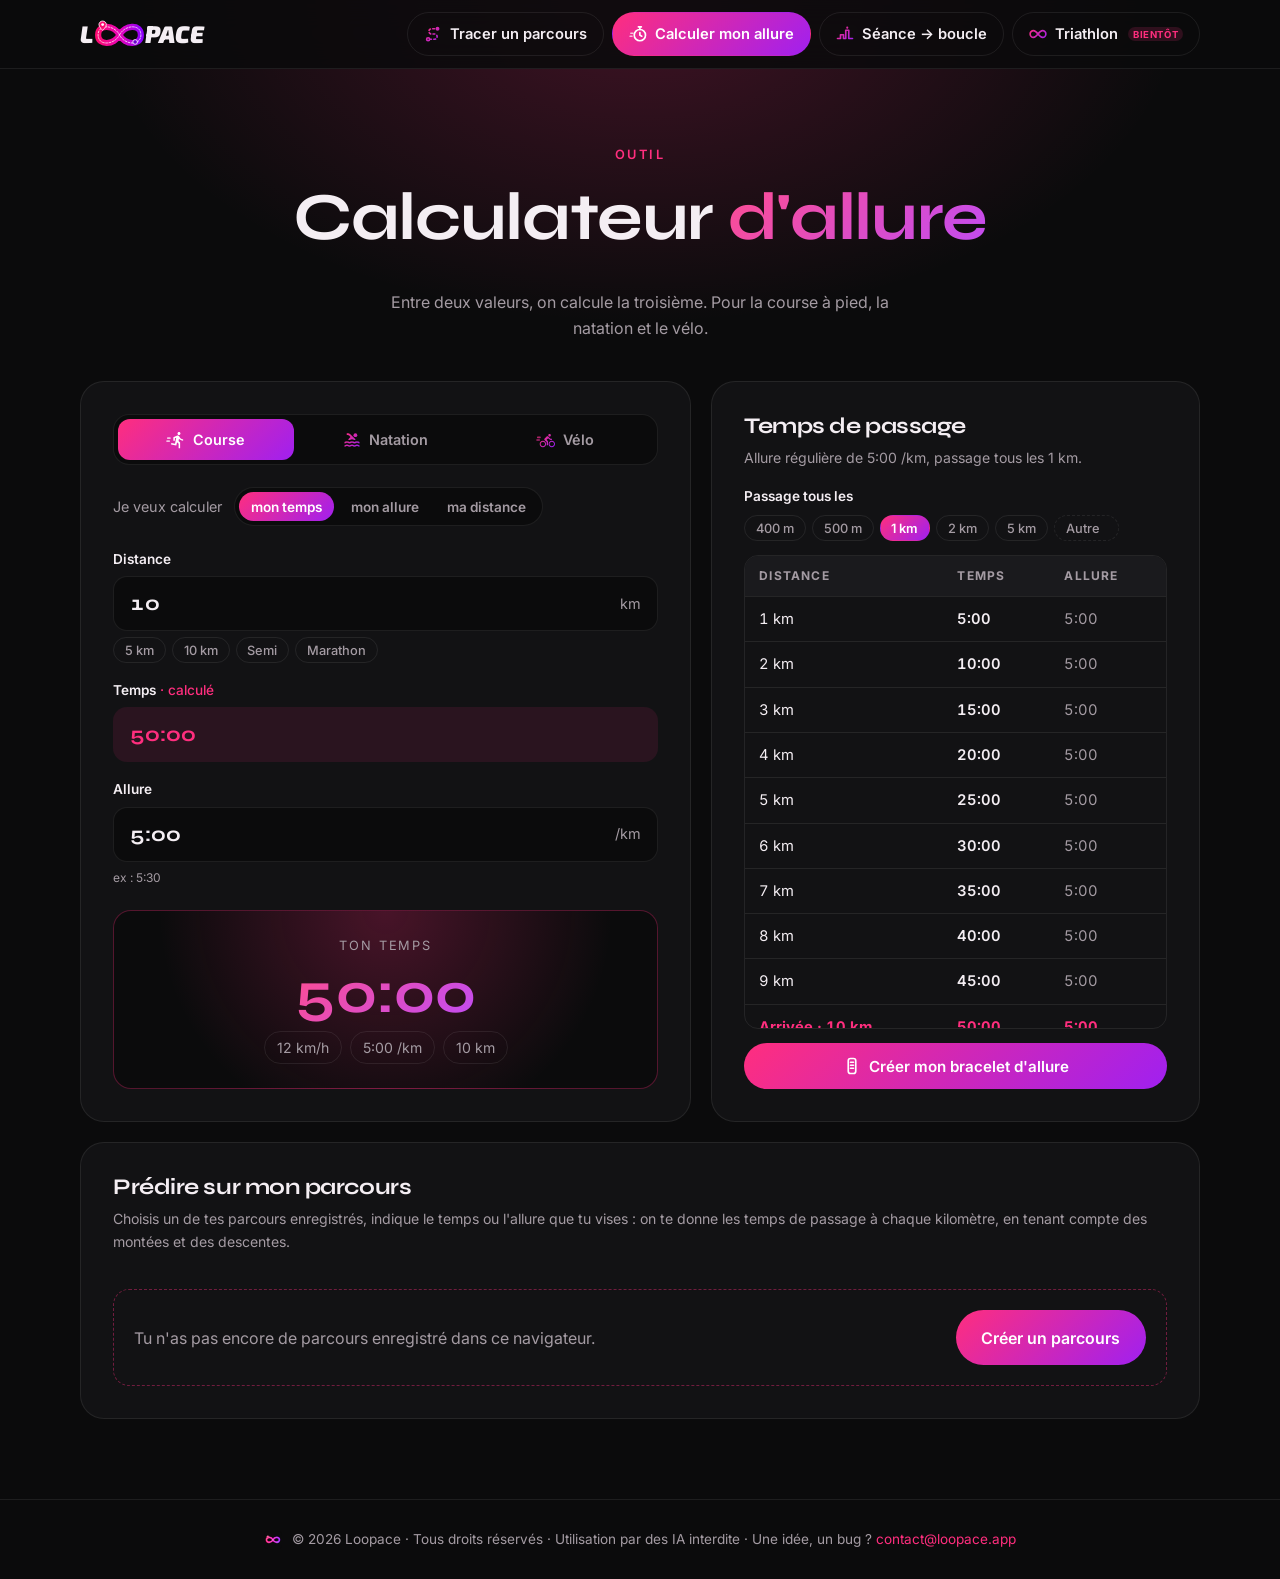
==== allure.html @ f59c5683 "Séance : import .fit, sports, boucles sans grandes routes ; triathlon « bientôt » Séance → boucle - " ====
<!doctype html>
<html lang="fr">
<head>
  <meta charset="utf-8">
  <meta name="viewport" content="width=device-width, initial-scale=1">
  <!-- Pas d'utilisation par les IA : robots d'IA refusés et droits de fouille de données réservés (UE 2019/790, art. 4) -->
  <meta name="robots" content="index, follow, noai, noimageai">
  <meta name="tdm-reservation" content="1">
  <title>Calculateur d'allure — Loopace</title>
  <meta name="description" content="Calcule ton allure, ton temps ou ta distance en course à pied, natation et vélo. Temps de passage et prédiction sur ton parcours. Gratuit.">
  <link rel="icon" type="image/svg+xml" href="assets/logo-loop.svg">
  <link rel="icon" type="image/png" href="assets/favicon.png">
  <link rel="preconnect" href="https://fonts.googleapis.com">
  <link rel="preconnect" href="https://fonts.gstatic.com" crossorigin>
  <link href="https://fonts.googleapis.com/css2?family=Syne:wght@600;700;800&family=Inter:wght@400;500;600&family=Exo+2:ital,wght@1,900&display=swap" rel="stylesheet">
  <link rel="stylesheet" href="styles.css?v=112">
  <link rel="stylesheet" href="allure.css?v=111">
  <!-- Thème couleurs du logo : supprimer cette ligne pour revenir au rose d'origine -->
  <link rel="stylesheet" href="theme-logo.css?v=93">
</head>
<body class="page-tool">
  <svg width="0" height="0" style="position:absolute" aria-hidden="true"><defs><linearGradient id="lpGrad" gradientUnits="userSpaceOnUse" x1="2" y1="3" x2="22" y2="21"><stop offset="0" style="stop-color:var(--pink)"/><stop offset="1" style="stop-color:var(--lilac)"/></linearGradient></defs></svg>

  <header class="nav" id="nav">
    <a href="index.html" class="nav__brand" aria-label="Loopace — accueil">
      <span class="logo">L<img src="assets/logo-infinity.svg" alt="OO" class="logo__inf" width="124" height="70">PACE</span>
    </a>
    <nav class="nav__links" aria-label="Outils">
      <a href="parcours.html" title="Tracer un parcours" class="nav__link"><svg class="ico" viewBox="0 0 24 24" fill="none" stroke="url(#lpGrad)" stroke-width="2.2" stroke-linecap="round" stroke-linejoin="round" aria-hidden="true"><path d="M7.5 19H14a3.5 3.5 0 0 0 0-7h-4a3.5 3.5 0 0 1 0-7h5.5" stroke-dasharray="2.4 3.2"/><circle cx="5.5" cy="19" r="2"/><circle cx="18" cy="5" r="2.6" class="ico-dot" fill="url(#lpGrad)" stroke="none"/></svg><span class="nav__full">Tracer un parcours</span><span class="nav__short">Parcours</span></a>
      <a href="allure.html" title="Calculer mon allure" class="nav__link is-active" aria-current="page"><svg class="ico" viewBox="0 0 24 24" fill="none" stroke="url(#lpGrad)" stroke-width="2.2" stroke-linecap="round" stroke-linejoin="round" aria-hidden="true"><g transform="translate(1.5 0)"><circle cx="13" cy="13.5" r="7.5"/><path d="M13 10v3.5l2.5 1.5M11 2.5h4M13 2.5V6"/><path d="M1 11h2.5M0 15h2.5" opacity=".7"/></g></svg><span class="nav__full">Calculer mon allure</span><span class="nav__short">Allure</span></a>
      <a href="seance.html" title="Séance → boucle" class="nav__link"><svg class="ico" viewBox="0 0 24 24" fill="none" stroke="url(#lpGrad)" stroke-width="2.2" stroke-linecap="round" stroke-linejoin="round" aria-hidden="true"><path d="M2 18h4v-5h4v5h3V7h4v11h5"/><circle cx="15" cy="3.5" r="1.4" class="ico-dot" fill="url(#lpGrad)" stroke="none"/></svg><span class="nav__full">Séance → boucle</span><span class="nav__short">Séance</span></a>
      <a href="triathlon.html" title="Planificateur triathlon (bientôt)" class="nav__link"><svg class="ico" viewBox="0 0 24 24" fill="none" stroke="url(#lpGrad)" stroke-width="2.2" stroke-linecap="round" stroke-linejoin="round" aria-hidden="true"><path d="M12 12c-2.2-2.8-3.8-4.5-6-4.5a4.5 4.5 0 0 0 0 9c2.2 0 3.8-1.7 6-4.5zm0 0c2.2 2.8 3.8 4.5 6 4.5a4.5 4.5 0 0 0 0-9c-2.2 0-3.8 1.7-6 4.5z"/></svg><span class="nav__full">Triathlon</span><span class="nav__short">Tri</span><em class="nav__soon">Bientôt</em></a>
    </nav>
  </header>

  <main>
    <section class="tool-hero">
      <div class="container">
        <p class="eyebrow">Outil</p>
        <h1>Calculateur <span class="grad">d'allure</span></h1>
        <p>Entre deux valeurs, on calcule la troisième. Pour la course à pied, la natation et le vélo.</p>
      </div>
    </section>

    <section class="container tool-grid">
      <!-- Calculateur -->
      <div class="card calc">
        <div class="seg seg--sport" role="group" aria-label="Sport">
          <button data-sport="run" aria-pressed="true">
            <svg class="ico ico--fill" viewBox="0 0 24 24" fill="url(#lpGrad)" stroke="url(#lpGrad)" stroke-width="2.2" stroke-linecap="round" aria-hidden="true"><path d="M13.49 5.48c1.1 0 2-.9 2-2s-.9-2-2-2-2 .9-2 2 .9 2 2 2zm-3.6 13.9 1-4.4 2.1 2v6h2v-7.5l-2.1-2 .6-3c1.3 1.5 3.3 2.5 5.5 2.5v-2c-1.9 0-3.5-1-4.3-2.4l-1-1.6c-.4-.6-1-1-1.7-1-.3 0-.5.1-.8.1l-5.2 2.2v4.7h2v-3.4l1.8-.7-1.6 8.1-4.9-1-.4 2 7 1.4z" stroke="none" transform="translate(2.5 0)"/><path d="M1 9.5h3M0 13.5h3" fill="none" opacity=".7"/></svg>
            Course
          </button>
          <button data-sport="swim" aria-pressed="false">
            <svg class="ico ico--fill" viewBox="0 0 24 24" fill="url(#lpGrad)" aria-hidden="true"><circle cx="16.5" cy="5.5" r="2.5"/><path d="M8.67 12c.56 0 .78-.13 1.15-.36.46-.27 1.08-.64 2.19-.64 1.11 0 1.73.37 2.18.64.37.22.6.36 1.15.36s.78-.13 1.15-.36c.12-.07.26-.15.41-.23L10.48 5C8.93 3.45 7.5 2.99 5 3v2.5c1.82-.01 2.89.39 4 1.5l1 1-3.25 3.25c.31.12.56.27.77.39.37.23.59.36 1.15.36z"/><path d="M22 16.5c-1.11 0-1.73-.37-2.18-.64-.37-.22-.6-.36-1.15-.36-.56 0-.78.13-1.15.36-.45.27-1.07.64-2.18.64s-1.73-.37-2.18-.64c-.37-.22-.6-.36-1.15-.36-.56 0-.78.13-1.15.36-.45.27-1.07.64-2.18.64s-1.73-.37-2.18-.64c-.37-.22-.6-.36-1.15-.36s-.78.13-1.15.36c-.47.27-1.09.64-2.2.64v-2c.56 0 .78-.13 1.15-.36.45-.27 1.07-.64 2.18-.64s1.73.37 2.18.64c.37.22.6.36 1.15.36.56 0 .78-.13 1.15-.36.45-.27 1.07-.64 2.18-.64s1.73.37 2.18.64c.37.22.6.36 1.15.36s.78-.13 1.15-.36c.45-.27 1.07-.64 2.18-.64s1.73.37 2.18.64c.37.22.6.36 1.15.36v2zM22 21c-1.11 0-1.73-.37-2.18-.64-.37-.22-.6-.36-1.15-.36-.56 0-.78.13-1.15.36-.46.27-1.07.64-2.18.64s-1.73-.37-2.18-.64c-.37-.22-.6-.36-1.15-.36-.56 0-.78.13-1.15.36-.46.27-1.08.64-2.19.64-1.11 0-1.73-.37-2.18-.64-.37-.23-.6-.36-1.15-.36s-.78.13-1.15.36c-.46.27-1.08.64-2.19.64v-2c.56 0 .78-.13 1.15-.36.46-.27 1.08-.64 2.19-.64s1.73.37 2.18.64c.37.23.59.36 1.15.36.56 0 .78-.13 1.15-.36.46-.27 1.08-.64 2.19-.64 1.11 0 1.73.37 2.18.64.37.22.6.36 1.15.36s.78-.13 1.15-.36c.45-.27 1.07-.64 2.18-.64s1.73.37 2.18.64c.37.23.59.36 1.15.36v2z"/></svg>
            Natation
          </button>
          <button data-sport="bike" aria-pressed="false">
            <svg class="ico ico--fill" viewBox="0 0 24 24" fill="url(#lpGrad)" stroke="url(#lpGrad)" stroke-width="2.2" stroke-linecap="round" aria-hidden="true"><path d="M15.5 5.5c1.1 0 2-.9 2-2s-.9-2-2-2-2 .9-2 2 .9 2 2 2zM5 12c-2.8 0-5 2.2-5 5s2.2 5 5 5 5-2.2 5-5-2.2-5-5-5zm0 8.5c-1.9 0-3.5-1.6-3.5-3.5s1.6-3.5 3.5-3.5 3.5 1.6 3.5 3.5-1.6 3.5-3.5 3.5zm5.8-10 2.4-2.4.8.8c1.3 1.3 3 2.1 5.1 2.1V9c-1.5 0-2.7-.6-3.6-1.5l-1.9-1.9c-.5-.4-1-.6-1.6-.6s-1.1.2-1.4.6L7.8 8.4c-.4.4-.6.9-.6 1.4 0 .6.2 1.1.6 1.4L11 14v5h2v-6.2l-2.2-2.3zM19 12c-2.8 0-5 2.2-5 5s2.2 5 5 5 5-2.2 5-5-2.2-5-5-5zm0 8.5c-1.9 0-3.5-1.6-3.5-3.5s1.6-3.5 3.5-3.5 3.5 1.6 3.5 3.5-1.6 3.5-3.5 3.5z" stroke="none" transform="translate(3.6 2.8) scale(.85)"/><path d="M1 8.5h3M0 12h3" fill="none" opacity=".7"/></svg>
            Vélo
          </button>
        </div>

        <div class="calc__target">
          <span>Je veux calculer</span>
          <div class="seg seg--small" role="group" aria-label="Valeur à calculer">
            <button data-target="time" aria-pressed="true">mon temps</button>
            <button data-target="pace" aria-pressed="false" id="targetPaceBtn">mon allure</button>
            <button data-target="dist" aria-pressed="false">ma distance</button>
          </div>
        </div>

        <div class="fields">
          <div class="field" data-field="dist">
            <label for="dist">Distance</label>
            <div class="field__input">
              <input id="dist" type="text" inputmode="decimal" autocomplete="off">
              <em id="distUnit">km</em>
            </div>
            <div class="chips" id="presets"></div>
          </div>
          <div class="field" data-field="time">
            <label for="time">Temps</label>
            <div class="field__input">
              <input id="time" type="text" inputmode="numeric" autocomplete="off" placeholder="h:mm:ss">
            </div>
            <small>ex : 45:30 ou 1:45:00</small>
          </div>
          <div class="field" data-field="pace">
            <label for="pace" id="paceLabel">Allure</label>
            <div class="field__input">
              <input id="pace" type="text" inputmode="numeric" autocomplete="off">
              <em id="paceUnit">/km</em>
            </div>
            <small id="paceHint">ex : 5:30</small>
          </div>
        </div>

        <div class="result" id="result" aria-live="polite">
          <span class="result__label" id="resLabel"></span>
          <strong class="result__main" id="resMain">—</strong>
          <div class="result__extra" id="resExtra"></div>
        </div>
      </div>

      <!-- Temps de passage -->
      <div class="card splits">
        <h2>Temps de passage</h2>
        <p class="card__hint" id="splitsHint"></p>
        <div class="split-step">
          <span class="split-step__label">Passage tous les</span>
          <div class="chips chips--step" role="group" aria-label="Intervalle des temps de passage">
            <span id="stepChips" class="chips__presets"></span>
            <!-- Pastille « Autre » : on y tape une valeur personnalisée -->
            <label class="chip-custom" id="stepCustom" title="Autre intervalle">
              <input id="stepInput" type="text" inputmode="decimal" autocomplete="off" placeholder="Autre" aria-label="Autre intervalle">
              <em id="stepUnit">km</em>
            </label>
          </div>
        </div>
        <div class="table-wrap">
          <table id="splits">
            <thead><tr><th>Distance</th><th>Temps</th><th>Allure</th></tr></thead>
            <tbody></tbody>
          </table>
        </div>
        <button class="btn splits__band" id="calcBandBtn" disabled>
          <svg class="ico" viewBox="0 0 24 24" fill="none" stroke="url(#lpGrad)" stroke-width="2.2" stroke-linecap="round" stroke-linejoin="round" aria-hidden="true"><rect x="7" y="2" width="10" height="20" rx="3"/><path d="M10 7h4M10 11h4M10 15h4"/></svg>
          Créer mon bracelet d'allure
        </button>
      </div>
    </section>

    <!-- Prédiction sur un parcours enregistré (avec dénivelé) -->
    <section class="container tool-section" id="routeSection">
      <div class="card route-predict">
        <div>
          <h2>Prédire sur mon parcours</h2>
          <p class="card__hint">Choisis un de tes parcours enregistrés, indique le temps ou l'allure que tu vises : on te donne les temps de passage à chaque kilomètre, en tenant compte des montées et des descentes.</p>
        </div>

        <div class="rp-empty" id="rpEmpty" hidden>
          <p id="rpEmptyText">Tu n'as pas encore de parcours enregistré dans ce navigateur.</p>
          <a class="btn" href="parcours.html">Créer un parcours</a>
        </div>

        <div class="rp-body" id="rpBody">
          <div class="rp-inputs">
            <div class="field">
              <label for="rpRoute">Parcours</label>
              <div class="field__input field__input--select">
                <select id="rpRoute"></select>
              </div>
            </div>
            <div class="field">
              <span class="field__label">Mon objectif</span>
              <div class="seg seg--small" role="group" aria-label="Type d'objectif">
                <button data-goal="time" aria-pressed="true">un temps</button>
                <button data-goal="pace" aria-pressed="false" id="rpGoalPaceBtn">une allure</button>
              </div>
              <small id="rpGoalHint"></small>
            </div>
            <div class="field" id="rpGoalField">
              <label for="rpGoal" id="rpGoalLabel">Temps visé</label>
              <div class="field__input">
                <input id="rpGoal" type="text" inputmode="numeric" autocomplete="off">
                <em id="rpGoalUnit"></em>
              </div>
            </div>
          </div>

          <div class="rp-status card__hint" id="rpStatus" hidden></div>
          <p class="rp-approx" id="rpApprox" hidden>Profil approximatif : le service d'itinéraire n'a pas répondu, les montées et descentes ont été estimées en ligne droite entre tes points. Rouvre ce parcours dans l'outil <a href="parcours.html">Parcours</a> et enregistre-le à nouveau pour un résultat exact.</p>

          <div class="rp-results" id="rpResults">
            <div class="result rp-result">
              <span class="result__label" id="rpResultLabel">Temps visé</span>
              <strong class="result__main" id="rpTime">—</strong>
              <div class="result__extra" id="rpExtra"></div>
            </div>
            <div class="rp-profile">
              <div class="rp-profile__head"><span>Profil du parcours</span><span id="rpProfileInfo"></span></div>
              <svg id="rpProfile" viewBox="0 0 300 100" preserveAspectRatio="none" aria-label="Profil d'altitude du parcours"></svg>
            </div>
          </div>

          <div class="table-wrap rp-table">
            <table>
              <thead><tr><th>Km</th><th>Pente</th><th id="rpPaceHead">Allure à tenir</th><th>Passage</th></tr></thead>
              <tbody id="rpSplits"></tbody>
            </table>
          </div>
          <div class="band-cta">
            <div>
              <strong>Ton bracelet d'allure</strong>
              <span>Tes temps de passage à imprimer et scotcher au poignet, ou en fond d'écran de téléphone.</span>
            </div>
            <button class="btn" id="bandBtn" disabled>
              <svg class="ico" viewBox="0 0 24 24" fill="none" stroke="url(#lpGrad)" stroke-width="2.2" stroke-linecap="round" stroke-linejoin="round" aria-hidden="true"><rect x="7" y="2" width="10" height="20" rx="3"/><path d="M10 7h4M10 11h4M10 15h4"/></svg>
              Créer mon bracelet
            </button>
          </div>
          <p class="card__hint predict__note" id="rpNote">L'effort est réparti selon la pente : environ +3,3 % de temps par % de pente en montée ; en descente on gagne jusqu'à −10 %, au-delà le gain diminue (descente trop raide). Une estimation, pas une promesse&nbsp;!</p>
        </div>
      </div>
    </section>
  </main>

  <!-- Bracelet d'allure -->
  <dialog class="band-modal" id="bandModal" aria-labelledby="bandTitle">
    <div class="band-modal__head">
      <div>
        <p class="eyebrow">Bracelet d'allure</p>
        <h2 id="bandTitle">Emporte ton plan de course</h2>
      </div>
      <button class="icon-btn" id="bandClose" aria-label="Fermer">✕</button>
    </div>
    <div class="band-grid">
      <section class="band-option">
        <div class="band-preview band-preview--band" id="bandPreview"></div>
        <div class="band-option__text">
          <h3>À imprimer</h3>
          <p>Une bande de <span id="bandSize"></span> à découper et scotcher au poignet ou à l'avant-bras. Imprime à <strong>100 %</strong> (taille réelle).</p>
          <div class="band-option__actions">
            <button class="btn" id="bandPrint">Imprimer</button>
            <button class="btn btn--ghost" id="bandDownload">Télécharger (PNG)</button>
          </div>
        </div>
      </section>
      <section class="band-option">
        <div class="band-preview band-preview--wall" id="wallPreview"></div>
        <div class="band-option__text">
          <h3>Fond d'écran</h3>
          <p>Mets-le en fond d'écran de verrouillage : tes passages en un coup d'œil pendant la course. ▲ montée, ▼ descente.</p>
          <div class="band-option__actions">
            <button class="btn" id="wallDownload">Télécharger (PNG)</button>
          </div>
        </div>
      </section>
    </div>
  </dialog>

  <footer class="footer">
    <img src="assets/logo-loop.svg" alt="" width="22" height="22">
    <span>© <span id="year"></span> Loopace · Tous droits réservés · Utilisation par des IA interdite · Une idée, un bug&nbsp;? <a href="mailto:contact@loopace.app">contact@loopace.app</a></span>
  </footer>

  <script src="script.js?v=93"></script>
  <script src="allure.js?v=110"></script>
  <script src="band.js?v=93"></script>
</body>
</html>
---- styles.css ----
/* ===== DA Loopace : noir & rose ===== */
:root {
  --black: #0b0b0c;
  --black-2: #121214;
  --black-3: #1a1a1d;
  --line: rgba(255, 255, 255, 0.08);
  --text: #f4eef3;
  --muted: #a49ba3;
  --pink: #d885cc;          /* rose du logo */
  --lilac: #c98bef;         /* reflet violet du logo */
  --grad: linear-gradient(135deg, var(--pink) 0%, var(--lilac) 100%);
  --grad-text: var(--grad);          /* dégradé utilisé sur du texte */
  --accent-rgb: 216, 133, 204;       /* = --pink, pour les transparences rgba() */
  --accent2-rgb: 201, 139, 239;      /* = --lilac */
  --on-accent: var(--black);         /* texte posé sur un fond d'accent */
  --radius: 18px;
  --font-display: "Syne", system-ui, sans-serif;
  --font-body: "Inter", system-ui, sans-serif;
}

*,
*::before,
*::after { box-sizing: border-box; }

html { scroll-behavior: smooth; }

body {
  margin: 0;
  background: var(--black);
  color: var(--text);
  font-family: var(--font-body);
  line-height: 1.65;
  -webkit-font-smoothing: antialiased;
  overflow-x: hidden;
}

img { display: block; max-width: 100%; }
a { color: inherit; text-decoration: none; }

h1, h2, h3 { font-family: var(--font-display); line-height: 1.1; margin: 0 0 .5em; }
h2 { font-size: clamp(2rem, 5vw, 3.4rem); letter-spacing: -0.02em; }
h3 { font-size: 1.3rem; }
p { margin: 0 0 1em; color: var(--muted); }

::selection { background: var(--pink); color: var(--on-accent); }

.container { width: min(1120px, 100% - 32px); margin-inline: auto; }

.grad {
  background: var(--grad-text);
  -webkit-background-clip: text;
  background-clip: text;
  color: transparent;
}

.eyebrow {
  display: inline-block;
  font-size: .8rem;
  font-weight: 600;
  letter-spacing: .2em;
  text-transform: uppercase;
  color: var(--pink);
  margin-bottom: 1rem;
}

/* ===== Boutons ===== */
.btn {
  display: inline-flex;
  align-items: center;
  justify-content: center;
  padding: .9em 1.6em;
  border-radius: 999px;
  background: var(--grad);
  color: var(--on-accent);
  font-weight: 600;
  transition: transform .25s, box-shadow .25s;
}
.btn:hover {
  transform: translateY(-2px);
  box-shadow: 0 10px 30px -8px rgba(var(--accent-rgb), .6);
}
.btn--ghost {
  background: transparent;
  color: var(--text);
  border: 1px solid var(--line);
}
.btn--ghost:hover { border-color: var(--pink); box-shadow: none; }
.btn--small { padding: .55em 1.2em; font-size: .9rem; }
.btn--big { font-size: clamp(1rem, 3vw, 1.4rem); padding: 1em 2em; }

/* ===== Navigation : logo + les deux outils, toujours visibles ===== */
.nav {
  position: fixed;
  inset: 0 0 auto 0;
  z-index: 50;
  display: flex;
  align-items: center;
  justify-content: space-between;
  gap: 16px;
  padding: 12px max(16px, calc((100% - 1120px) / 2));
  background: rgba(11, 11, 12, .88);
  backdrop-filter: blur(14px);
  -webkit-backdrop-filter: blur(14px);
  border-bottom: 1px solid var(--line);
}
.nav__brand { display: flex; align-items: center; flex: none; }
.nav__links { display: flex; align-items: center; gap: 8px; }
.nav__link {
  display: inline-flex; align-items: center; gap: 8px;
  padding: 9px 16px;
  border-radius: 999px;
  border: 1px solid var(--line);
  color: var(--text);
  font-size: .92rem; font-weight: 600;
  white-space: nowrap;
  transition: border-color .2s, background .2s, color .2s;
}
.nav__link svg { width: 18px; height: 18px; flex: none; color: var(--pink); }
.nav__link:hover { border-color: rgba(var(--accent-rgb), .6); background: rgba(var(--accent-rgb), .08); }
.nav__link.is-active { background: var(--grad); border-color: transparent; color: var(--on-accent); }
.nav__link.is-active svg { color: currentColor; }
.nav__short { display: none; }

/* ===== Sections ===== */
.section { padding: clamp(80px, 12vw, 140px) 0; position: relative; }
.section--alt { background: var(--black-2); border-block: 1px solid var(--line); }


/* ===== Footer ===== */
.footer {
  display: flex; align-items: center; justify-content: center; gap: 10px;
  padding: 28px 16px;
  border-top: 1px solid var(--line);
  color: var(--muted);
  font-size: .85rem;
}
.footer img { width: 18px; height: auto; }
.footer a { color: var(--pink); }

/* ===== Animations ===== */
.reveal { opacity: 0; transform: translateY(24px); transition: opacity .8s ease, transform .8s ease; }
.reveal.is-visible { opacity: 1; transform: none; }

@keyframes float { 50% { transform: translateY(-12px); } }
@keyframes pulse { 50% { opacity: .6; scale: 1.08; } }
@keyframes drift { to { transform: scale(1.08) translate(-1.5%, 1%); } }

@media (prefers-reduced-motion: reduce) {
  *, *::before, *::after { animation: none !important; transition: none !important; }
  .reveal { opacity: 1; transform: none; }
}


/* ===== Logo : L + la boucle infinie + PACE ===== */
.logo {
  display: inline-flex;
  align-items: center;
  font-family: "Exo 2", var(--font-display);
  font-style: italic;
  font-weight: 900;
  font-size: 1.5rem;
  line-height: 1;
  letter-spacing: .01em;
  color: var(--text);
}
.logo .logo__inf,
.nav__brand .logo .logo__inf { width: auto; height: 1.2em; margin: -.1em 0 -.1em .03em; }

/* Petits écrans : libellés courts, mais toujours visibles */
@media (max-width: 640px) {
  .nav { gap: 10px; }
  .nav .logo { font-size: 1.2rem; }
  .nav__link { padding: 8px 12px; font-size: .85rem; gap: 6px; }
  .nav__full { display: none; }
  .nav__short { display: inline; }
}
/* Très petits écrans : icônes seules, sauf la page en cours qui garde son nom */
@media (max-width: 480px) {
  .nav .logo { font-size: 1.05rem; }
  .nav__link { padding: 9px; }
  .nav__link .nav__short { display: none; }
  .nav__link.is-active { padding: 8px 12px; }
  .nav__link.is-active .nav__short { display: inline; }
}

/* ----- Icônes : dégradé du logo, en blanc sur un fond en dégradé ----- */
.ico { overflow: visible; }
.nav__link.is-active .ico,
.btn:not(.btn--ghost) .ico,
.seg button[aria-pressed="true"] .ico { stroke: currentColor; }
.nav__link.is-active .ico-dot,
.btn:not(.btn--ghost) .ico-dot,
.seg button[aria-pressed="true"] .ico-dot,
.nav__link.is-active .ico--fill,
.btn:not(.btn--ghost) .ico--fill,
.seg button[aria-pressed="true"] .ico--fill { fill: currentColor; }

/* ----- Menus déroulants : liste sombre et lisible (en-têtes de groupe compris) ----- */
select { color-scheme: dark; }
select option,
select optgroup { background-color: #121214; color: #f4eef3; }
select optgroup { color: var(--pink); font-style: normal; font-weight: 700; }

/* ----- Pastille « Bientôt » dans le menu (page en préparation) ----- */
.nav__soon { margin-left: 2px; padding: .15em .5em; border-radius: 999px; background: rgba(var(--accent-rgb), .15); color: var(--pink); font: 700 .6rem var(--font-body); font-style: normal; letter-spacing: .06em; text-transform: uppercase; }
.nav__link.is-active .nav__soon { background: rgba(255, 255, 255, .22); color: var(--on-accent); }
@media (max-width: 480px) { .nav__soon { display: none; } }
---- allure.css ----
/* =========================================================
   CALCULATEUR D'ALLURE (complète styles.css)
   ========================================================= */

.tool-hero {
  position: relative;
  padding: 140px 0 40px;
  text-align: center;
  isolation: isolate;
  overflow: hidden;
}
.tool-hero::before {
  content: ""; position: absolute; inset: 0; z-index: -1;
  background: radial-gradient(ellipse at 50% 0%, rgba(var(--accent-rgb), .22), transparent 60%);
}
.tool-hero h1 { font-size: clamp(2.4rem, 7vw, 4.2rem); letter-spacing: -0.02em; }
.tool-hero p:last-child { max-width: 520px; margin: 0 auto; }

.tool-grid {
  display: grid;
  grid-template-columns: minmax(0, 1.25fr) minmax(0, 1fr);
  gap: 20px;
  align-items: stretch;
  padding-bottom: 20px;
}
/* Même écart (20px) entre tous les blocs ; plus d'espace seulement sous le dernier */
.tool-section { padding-bottom: 20px; }
#routeSection { padding-bottom: 80px; }
.tool-section[hidden] { display: none; }

.card {
  padding: clamp(20px, 3vw, 32px);
  border-radius: 24px;
  border: 1px solid var(--line);
  background: var(--black-2);
}
.card h2 { font-size: 1.4rem; margin-bottom: .3em; }
.card__hint { font-size: .88rem; margin: 0 0 16px; }

/* ----- Boutons segmentés ----- */
.seg { display: inline-flex; padding: 4px; gap: 4px; border-radius: 999px; border: 1px solid var(--line); background: var(--black); }
.seg button {
  display: inline-flex; align-items: center; justify-content: center; gap: 8px;
  padding: .55em 1.1em; border-radius: 999px; border: 0;
  background: none; color: var(--muted);
  font: 600 .9rem var(--font-body); cursor: pointer;
  transition: background .2s, color .2s;
}
.seg button:hover { color: var(--text); }
.seg button[aria-pressed="true"] { background: var(--grad); color: var(--on-accent); }
.seg button svg { width: 18px; height: 18px; }
.seg--sport { display: grid; grid-template-columns: repeat(3, 1fr); width: 100%; border-radius: 16px; }
.seg--sport button { border-radius: 12px; padding: .8em; }
.seg--small button { padding: .45em .9em; font-size: .85rem; }

.calc { display: grid; gap: 22px; }
.calc__target { display: flex; align-items: center; gap: 12px; flex-wrap: wrap; font-size: .9rem; color: var(--muted); }

/* ----- Champs ----- */
.fields { display: grid; gap: 16px; }
.field { display: grid; gap: 6px; }
.field label { font-size: .85rem; font-weight: 600; }
.field small { font-size: .75rem; color: var(--muted); }
.field__input {
  display: flex; align-items: center;
  border: 1px solid var(--line);
  border-radius: 14px;
  background: var(--black);
  transition: border-color .2s, background .2s;
}
.field__input:focus-within { border-color: var(--pink); }
.field__input input,
.field__input select {
  flex: 1; min-width: 0;
  padding: 14px 16px;
  background: none; border: 0; outline: 0;
  color: var(--text);
  font: 700 1.3rem var(--font-display);
  font-variant-numeric: tabular-nums;
}
.field__input select { font: 600 1rem var(--font-body); cursor: pointer; appearance: none; }
.field__input--select { position: relative; }
.field__input--select::after { content: "▾"; position: absolute; right: 16px; color: var(--pink); pointer-events: none; }
.field__input select option { background: var(--black-2); }
.field__input em { padding-right: 16px; font-style: normal; color: var(--muted); font-size: .9rem; white-space: nowrap; }

/* Champ calculé : mis en avant, non modifiable */
.field.is-output .field__input {
  border-color: transparent;
  background: rgba(var(--accent-rgb), .1);
}
.field.is-output input { color: var(--pink); cursor: default; }
.field.is-output label::after { content: " · calculé"; color: var(--pink); font-weight: 500; }
.field.is-output .chips,
.field.is-output small { display: none; }

.chips { display: flex; flex-wrap: wrap; gap: 6px; }
.chips button {
  padding: .35em .85em; border-radius: 999px;
  border: 1px solid var(--line); background: none;
  color: var(--muted); font: 500 .8rem var(--font-body);
  cursor: pointer; transition: color .2s, border-color .2s;
}
.chips button:hover { color: var(--text); border-color: var(--pink); }

/* ----- Résultat ----- */
.result {
  display: grid; gap: 6px; justify-items: center; text-align: center;
  padding: 24px 16px;
  border-radius: 18px;
  background:
    radial-gradient(circle at 50% 0%, rgba(var(--accent-rgb), .25), transparent 70%),
    var(--black);
  border: 1px solid rgba(var(--accent-rgb), .3);
}
.result__label { font-size: .8rem; letter-spacing: .15em; text-transform: uppercase; color: var(--muted); }
.result__main {
  font-family: var(--font-display);
  font-size: clamp(2.4rem, 7vw, 3.6rem);
  line-height: 1.1;
  font-variant-numeric: tabular-nums;
  background: var(--grad-text);
  -webkit-background-clip: text;
  background-clip: text;
  color: transparent;
}
.result__extra { display: flex; flex-wrap: wrap; justify-content: center; gap: 8px; font-size: .88rem; color: var(--muted); }
.result__extra span { padding: 4px 12px; border-radius: 999px; border: 1px solid var(--line); }
.result.is-empty .result__main { background: none; color: var(--muted); }

/* ----- Temps de passage ----- */
/* Le bloc prend la hauteur du calculateur ; le tableau défile à l'intérieur.
   Le tableau est en position absolue : il n'agrandit donc pas la ligne, il remplit l'espace restant. */
.splits { display: flex; flex-direction: column; }
.splits__band { margin-top: 14px; width: 100%; gap: 8px; border: 0; cursor: pointer; font: 600 .95rem var(--font-body); }
.splits__band svg { width: 18px; height: 18px; }
.table-wrap { position: relative; flex: 1; min-height: 240px; overflow: auto; border-radius: 14px; border: 1px solid var(--line); }
.table-wrap > table { position: absolute; top: 0; left: 0; }
table { width: 100%; border-collapse: collapse; font-size: .92rem; font-variant-numeric: tabular-nums; }
th, td { padding: 10px 14px; text-align: left; border-bottom: 1px solid var(--line); }
th { position: sticky; top: 0; background: var(--black-3); font-size: .75rem; letter-spacing: .1em; text-transform: uppercase; color: var(--muted); }
td:nth-child(2) { font-weight: 600; }
td:nth-child(3) { color: var(--muted); }
tbody tr:hover { background: rgba(var(--accent-rgb), .06); }
tr.is-finish td { color: var(--pink); font-weight: 700; border-bottom: 0; }

/* ----- Note sous la prédiction sur parcours ----- */
.predict__note { margin: 0; font-size: .78rem; }

@media (max-width: 900px) {
  .tool-grid { grid-template-columns: 1fr; }
  .table-wrap { flex: none; max-height: 420px; }
  .table-wrap > table { position: static; }
}
@media (max-width: 480px) {
  .seg--small { display: grid; grid-template-columns: repeat(3, 1fr); width: 100%; }
  .rp-inputs .seg--small { grid-template-columns: repeat(2, 1fr); } /* « un temps » / « une allure » */
}

/* ----- Prédiction sur un parcours ----- */
.route-predict { display: grid; gap: 20px; }
.rp-empty { display: flex; align-items: center; justify-content: space-between; gap: 16px; flex-wrap: wrap; padding: 20px; border-radius: 16px; border: 1px dashed rgba(var(--accent-rgb), .4); }
.rp-empty p { margin: 0; }
.rp-empty[hidden], .rp-body[hidden], .rp-results[hidden], .rp-table[hidden], .rp-status[hidden] { display: none; }
.rp-body { display: grid; gap: 20px; }
.rp-inputs { display: grid; grid-template-columns: minmax(0, 1.2fr) auto minmax(0, 1fr); gap: 16px; align-items: start; }
/* Colonnes de largeur fixe : rien ne déborde ni ne bouge quand on change d'objectif */
.rp-inputs .field { min-width: 0; }
.rp-inputs .field small { display: block; min-height: 2.6em; }
.rp-inputs .field__input input { width: 100%; }
.rp-inputs .field.is-readonly .field__input { border-color: transparent; background: rgba(var(--accent-rgb), .1); }
.rp-inputs .field.is-readonly input { font-size: 1rem; color: var(--pink); cursor: default; }
.rp-inputs .field__input select { padding: 13px 40px 13px 14px; }
.rp-inputs .field__input input { font-size: 1.1rem; padding: 12px 14px; min-width: 0; }
.field__label { font-size: .85rem; font-weight: 600; }
.rp-inputs .seg { justify-self: start; }
.rp-status { margin: 0; padding: 16px; border-radius: 14px; background: var(--black); text-align: center; }
.rp-results { display: grid; grid-template-columns: minmax(0, 1fr) minmax(0, 1.2fr); gap: 16px; }
.rp-profile { display: grid; gap: 8px; padding: 16px; border-radius: 18px; border: 1px solid var(--line); background: var(--black); }
.rp-profile__head { display: flex; justify-content: space-between; font-size: .85rem; }
.rp-profile__head span:last-child { color: var(--pink); font-weight: 600; }
.rp-profile svg { width: 100%; height: 140px; display: block; }
.rp-table { max-height: 360px; min-height: 0; }
.field[hidden] { display: none; }
.rp-table > table { position: static; }
td.grade.up { color: #ff9a8a; }
td.grade.down { color: #7dd3c0; }

@media (max-width: 900px) {
  .rp-inputs,
  .rp-results { grid-template-columns: 1fr; }
}
.rp-approx { margin: 0; padding: 12px 16px; border-radius: 14px; border: 1px solid rgba(250, 204, 21, .35); background: rgba(250, 204, 21, .08); font-size: .85rem; color: var(--text); }
.rp-approx[hidden] { display: none; }
.rp-approx a { color: var(--pink); text-decoration: underline; }

/* ----- Bracelet d'allure ----- */
.band-cta {
  display: flex; align-items: center; justify-content: space-between; gap: 16px; flex-wrap: wrap;
  padding: 18px 20px;
  border-radius: 16px;
  border: 1px solid rgba(var(--accent-rgb), .4);
  background: radial-gradient(circle at 100% 50%, rgba(var(--accent-rgb), .18), transparent 60%), var(--black);
}
.band-cta div { display: grid; gap: 2px; }
.band-cta span { font-size: .85rem; color: var(--muted); }
.band-cta .btn { border: 0; cursor: pointer; gap: 8px; font: 600 .95rem var(--font-body); }
.band-cta .btn svg { width: 18px; height: 18px; }
.btn:disabled { opacity: .45; cursor: not-allowed; transform: none; box-shadow: none; }

.icon-btn {
  width: 40px; height: 40px;
  display: grid; place-items: center;
  border-radius: 50%;
  border: 1px solid var(--line);
  background: rgba(11, 11, 12, .7);
  color: var(--text);
  cursor: pointer;
}
.icon-btn:hover { border-color: var(--pink); color: var(--pink); }

.band-modal {
  width: min(980px, 100% - 32px);
  max-height: calc(100dvh - 32px);
  padding: clamp(18px, 3vw, 28px);
  border: 1px solid var(--line);
  border-radius: 24px;
  background: var(--black-2);
  color: var(--text);
  overflow: auto;
}
.band-modal[open] { display: grid; grid-template-columns: minmax(0, 1fr); gap: 20px; }
.band-modal::backdrop { background: rgba(0, 0, 0, .75); backdrop-filter: blur(6px); }
.band-modal__head { display: flex; justify-content: space-between; align-items: flex-start; gap: 16px; }
.band-modal__head h2 { margin: 0; font-size: clamp(1.3rem, 3vw, 1.7rem); }
.band-modal__head .eyebrow { margin-bottom: .3rem; }
.band-grid { display: grid; grid-template-columns: repeat(2, minmax(0, 1fr)); gap: 16px; }
.band-option {
  display: grid; grid-template-columns: auto minmax(0, 1fr); gap: 18px; align-items: start;
  padding: 18px;
  border-radius: 18px;
  border: 1px solid var(--line);
  background: var(--black);
}
.band-option h3 { margin: 0 0 .4em; font-size: 1.15rem; }
.band-option p { font-size: .88rem; }
.band-option__actions { display: flex; flex-wrap: wrap; gap: 8px; }
.band-option .btn { border: 0; cursor: pointer; font: 600 .9rem var(--font-body); padding: .7em 1.2em; }
.band-option .btn--ghost { border: 1px solid var(--line); }
.band-preview { display: grid; place-items: start center; max-height: 56dvh; overflow: auto; border-radius: 12px; }
.band-preview--band { width: 120px; background: #e9e4e8; padding: 8px; }
.band-preview--wall { width: 150px; }
.band-canvas { width: 100%; height: auto; display: block; border-radius: 6px; box-shadow: 0 8px 24px rgba(0, 0, 0, .4); }

@media (max-width: 760px) {
  .band-grid { grid-template-columns: minmax(0, 1fr); }
}
/* Téléphone : aperçus plus petits pour que tout tienne dans la fenêtre */
@media (max-width: 480px) {
  .band-option { padding: 14px; gap: 14px; }
  .band-preview--band { width: 96px; padding: 6px; }
  .band-preview--wall { width: 104px; }
  .band-option .btn { padding: .65em 1em; }
}

/* ----- « Passage tous les … » ----- */
.split-step { display: flex; align-items: center; flex-wrap: wrap; gap: 8px 10px; margin-bottom: 14px; font-size: .85rem; }
.split-step__label { font-weight: 600; }
.chips__presets { display: contents; }
/* Pastille « Autre » : même allure que les raccourcis, avec un petit champ dedans */
.chip-custom {
  display: inline-flex; align-items: center; gap: 2px;
  padding: .35em .85em;
  border-radius: 999px;
  border: 1px dashed var(--line);
  color: var(--muted);
  font: 500 .8rem var(--font-body);
  cursor: text;
  transition: color .2s, border-color .2s, background .2s;
}
.chip-custom:hover,
.chip-custom:focus-within { color: var(--text); border-color: var(--pink); border-style: solid; }
.chip-custom input {
  width: 3.4em; padding: 0;
  background: none; border: 0; outline: 0;
  color: inherit; font: inherit; text-align: right;
}
.chip-custom input::placeholder { color: var(--muted); text-align: left; }
.chip-custom input:placeholder-shown { width: 3.2em; text-align: left; }
.chip-custom input:placeholder-shown + em { display: none; }
.chip-custom em { font-style: normal; }
.chip-custom.is-active { background: var(--grad); color: var(--on-accent); border: 1px solid transparent; font-weight: 600; }
.chip-custom.is-active input::placeholder { color: var(--on-accent); }
.chips--step button[aria-pressed="true"] { background: var(--grad); color: var(--on-accent); border-color: transparent; font-weight: 600; }
---- theme-logo.css ----
/* =========================================================
   THÈME « COULEURS DU LOGO » — dégradé rose → violet (sans bleu)
   Remplace les couleurs d'accent de styles.css.
   ↩ Pour revenir au rose pâle d'origine : supprimer la ligne
     <link rel="stylesheet" href="theme-logo.css…"> dans index.html,
     parcours.html et allure.html.
   ========================================================= */
:root {
  --pink: #ff2e7e;                 /* rose vif du logo */
  --lilac: #a020f0;                /* violet (on s'arrête avant le bleu) */
  --grad: linear-gradient(135deg, #ff2e7e 0%, #a020f0 100%);
  /* sur du texte, un peu plus clair pour rester lisible sur fond noir */
  --grad-text: linear-gradient(135deg, #ff4d8f 0%, #c04cf5 100%);
  --accent-rgb: 255, 46, 126;
  --accent2-rgb: 160, 32, 240;
  --on-accent: #ffffff;            /* texte blanc sur le dégradé */
}
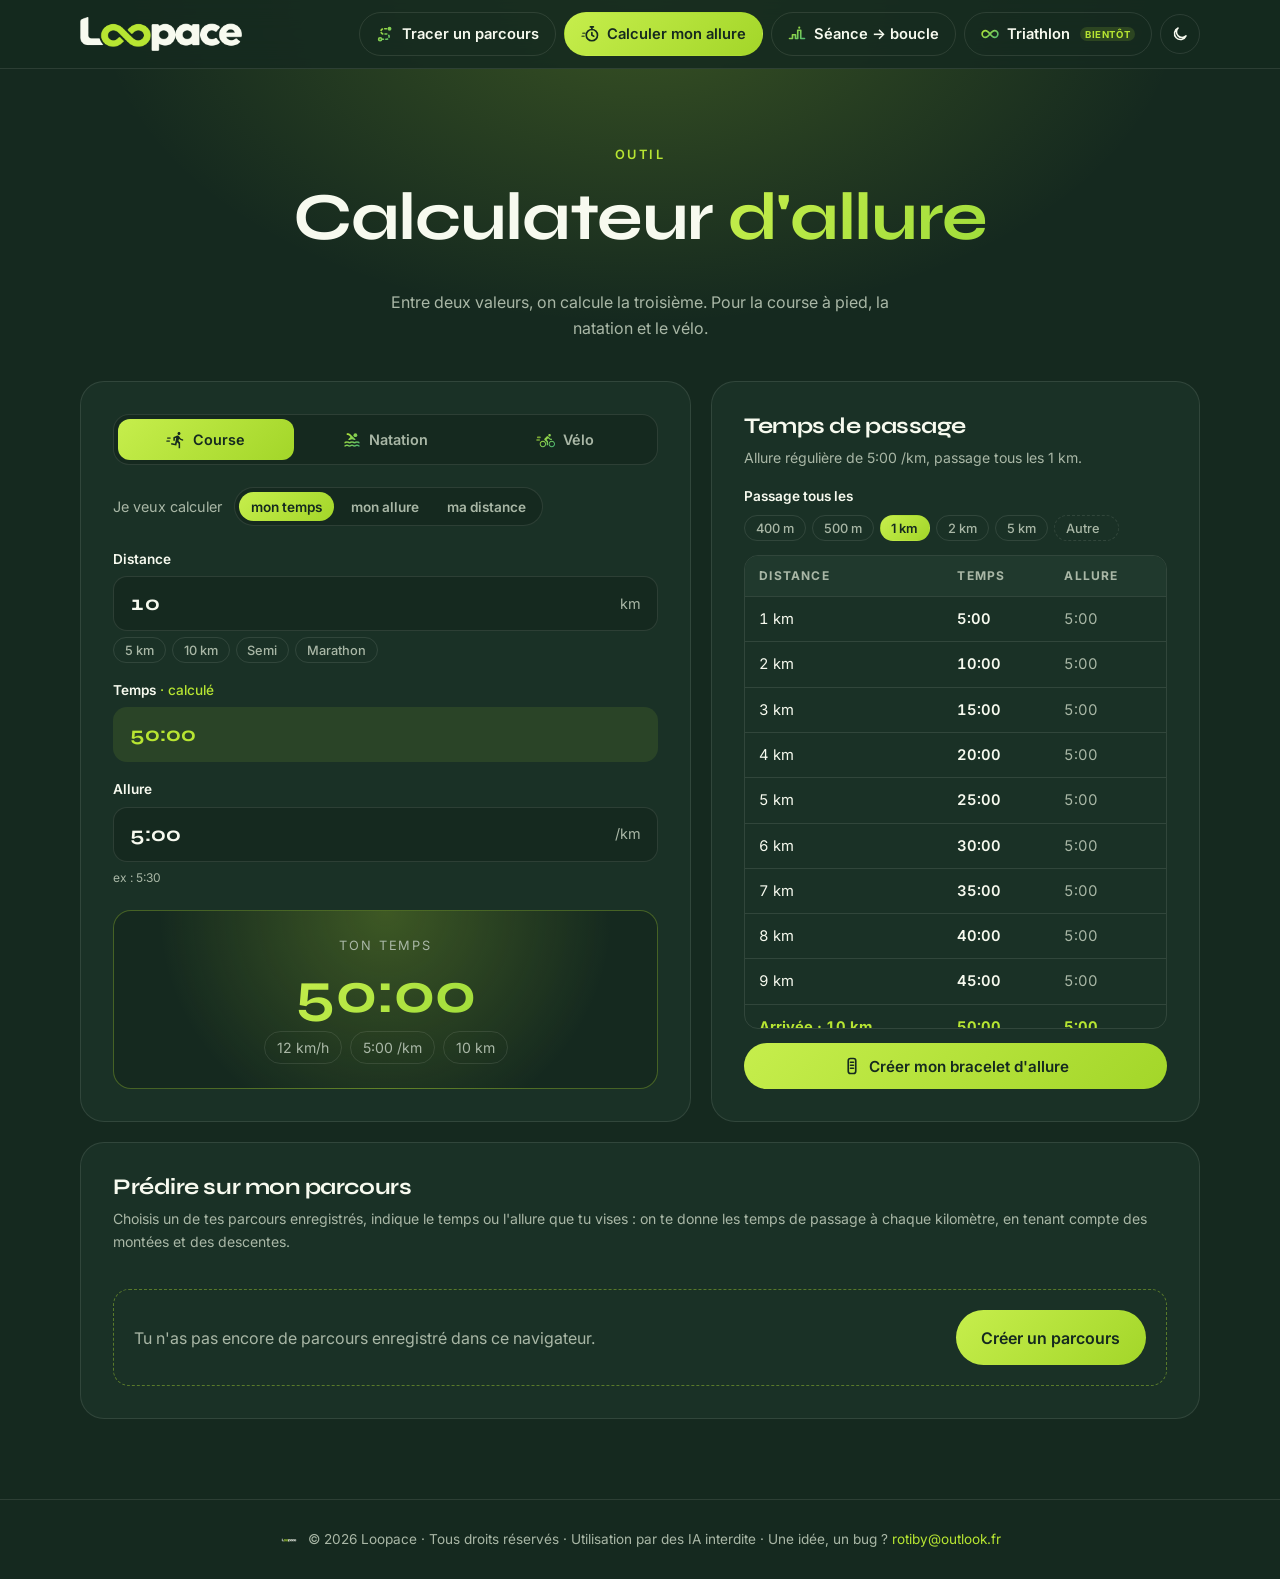
==== commit 7231a6fa: "Nouvelle identité Loopace (kit logo, citron / vert sombre), thème clair, accueil à 4 outils - Logo e" ====
--- a/allure.html
+++ b/allure.html
@@ -8,22 +8,25 @@
   <meta name="tdm-reservation" content="1">
   <title>Calculateur d'allure — Loopace</title>
   <meta name="description" content="Calcule ton allure, ton temps ou ta distance en course à pied, natation et vélo. Temps de passage et prédiction sur ton parcours. Gratuit.">
-  <link rel="icon" type="image/svg+xml" href="assets/logo-loop.svg">
-  <link rel="icon" type="image/png" href="assets/favicon.png">
+  <link rel="icon" type="image/png" sizes="32x32" href="assets/loopace-icone-32.png">
+  <link rel="icon" type="image/png" sizes="192x192" href="assets/loopace-icone-192.png">
+  <link rel="apple-touch-icon" href="assets/loopace-icone-180.png">
   <link rel="preconnect" href="https://fonts.googleapis.com">
   <link rel="preconnect" href="https://fonts.gstatic.com" crossorigin>
   <link href="https://fonts.googleapis.com/css2?family=Syne:wght@600;700;800&family=Inter:wght@400;500;600&family=Exo+2:ital,wght@1,900&display=swap" rel="stylesheet">
-  <link rel="stylesheet" href="styles.css?v=112">
-  <link rel="stylesheet" href="allure.css?v=111">
+  <link rel="stylesheet" href="styles.css?v=138">
+  <link rel="stylesheet" href="allure.css?v=130">
   <!-- Thème couleurs du logo : supprimer cette ligne pour revenir au rose d'origine -->
-  <link rel="stylesheet" href="theme-logo.css?v=93">
+  <link rel="stylesheet" href="theme-logo.css?v=130">
+  <link rel="stylesheet" href="theme-light.css?v=137">
+  <script>try { if (localStorage.getItem("loopace-theme") === "light") document.documentElement.dataset.theme = "light"; } catch (e) {}</script>
 </head>
 <body class="page-tool">
   <svg width="0" height="0" style="position:absolute" aria-hidden="true"><defs><linearGradient id="lpGrad" gradientUnits="userSpaceOnUse" x1="2" y1="3" x2="22" y2="21"><stop offset="0" style="stop-color:var(--pink)"/><stop offset="1" style="stop-color:var(--lilac)"/></linearGradient></defs></svg>
 
   <header class="nav" id="nav">
     <a href="index.html" class="nav__brand" aria-label="Loopace — accueil">
-      <span class="logo">L<img src="assets/logo-infinity.svg" alt="OO" class="logo__inf" width="124" height="70">PACE</span>
+      <span class="logo"><img class="logo__img logo__img--on-dark" src="assets/loopace-logo-clair.png" alt="Loopace" width="502" height="104"><img class="logo__img logo__img--on-light" src="assets/loopace-logo-sombre.png" alt="" width="502" height="104"></span>
     </a>
     <nav class="nav__links" aria-label="Outils">
       <a href="parcours.html" title="Tracer un parcours" class="nav__link"><svg class="ico" viewBox="0 0 24 24" fill="none" stroke="url(#lpGrad)" stroke-width="2.2" stroke-linecap="round" stroke-linejoin="round" aria-hidden="true"><path d="M7.5 19H14a3.5 3.5 0 0 0 0-7h-4a3.5 3.5 0 0 1 0-7h5.5" stroke-dasharray="2.4 3.2"/><circle cx="5.5" cy="19" r="2"/><circle cx="18" cy="5" r="2.6" class="ico-dot" fill="url(#lpGrad)" stroke="none"/></svg><span class="nav__full">Tracer un parcours</span><span class="nav__short">Parcours</span></a>
@@ -240,12 +243,12 @@
   </dialog>
 
   <footer class="footer">
-    <img src="assets/logo-loop.svg" alt="" width="22" height="22">
-    <span>© <span id="year"></span> Loopace · Tous droits réservés · Utilisation par des IA interdite · Une idée, un bug&nbsp;? <a href="mailto:contact@loopace.app">contact@loopace.app</a></span>
+    <img src="assets/loopace-icone-192.png" alt="" width="22" height="22" class="foot-icon">
+    <span>© <span id="year"></span> Loopace · Tous droits réservés · Utilisation par des IA interdite · Une idée, un bug&nbsp;? <a href="mailto:rotiby@outlook.fr">rotiby@outlook.fr</a></span>
   </footer>
 
-  <script src="script.js?v=93"></script>
-  <script src="allure.js?v=110"></script>
-  <script src="band.js?v=93"></script>
+  <script src="script.js?v=130"></script>
+  <script src="allure.js?v=130"></script>
+  <script src="band.js?v=130"></script>
 </body>
 </html>
--- a/styles.css
+++ b/styles.css
@@ -1,17 +1,17 @@
-/* ===== DA Loopace : noir & rose ===== */
+/* ===== DA Loopace : vert sombre & citron (couleurs finales dans theme-logo.css) ===== */
 :root {
-  --black: #0b0b0c;
-  --black-2: #121214;
-  --black-3: #1a1a1d;
-  --line: rgba(255, 255, 255, 0.08);
-  --text: #f4eef3;
-  --muted: #a49ba3;
-  --pink: #d885cc;          /* rose du logo */
-  --lilac: #c98bef;         /* reflet violet du logo */
+  --black: #15291F;
+  --black-2: #1a3126;
+  --black-3: #20392d;
+  --line: rgba(247, 250, 239, .1);
+  --text: #F7FAEF;
+  --muted: #a9b7a6;
+  --pink: #B7E532;          /* citron vert du logo */
+  --lilac: #4cb873;         /* vert moyen */
   --grad: linear-gradient(135deg, var(--pink) 0%, var(--lilac) 100%);
   --grad-text: var(--grad);          /* dégradé utilisé sur du texte */
-  --accent-rgb: 216, 133, 204;       /* = --pink, pour les transparences rgba() */
-  --accent2-rgb: 201, 139, 239;      /* = --lilac */
+  --accent-rgb: 183, 229, 50;        /* = --pink, pour les transparences rgba() */
+  --accent2-rgb: 76, 184, 115;       /* = --lilac */
   --on-accent: var(--black);         /* texte posé sur un fond d'accent */
   --radius: 18px;
   --font-display: "Syne", system-ui, sans-serif;
@@ -98,12 +98,13 @@
   justify-content: space-between;
   gap: 16px;
   padding: 12px max(16px, calc((100% - 1120px) / 2));
-  background: rgba(11, 11, 12, .88);
+  background: rgba(21, 41, 31, .88);
   backdrop-filter: blur(14px);
   -webkit-backdrop-filter: blur(14px);
   border-bottom: 1px solid var(--line);
 }
-.nav__brand { display: flex; align-items: center; flex: none; }
+.nav__brand { display: flex; flex-direction: column; align-items: center; flex: none; }
+.nav__brand .logo { font-size: 1.75rem; }
 .nav__links { display: flex; align-items: center; gap: 8px; }
 .nav__link {
   display: inline-flex; align-items: center; gap: 8px;
@@ -163,11 +164,24 @@
   letter-spacing: .01em;
   color: var(--text);
 }
-.logo .logo__inf,
-.nav__brand .logo .logo__inf { width: auto; height: 1.2em; margin: -.1em 0 -.1em .03em; }
-
+/* Logo du kit : image texte clair (thème sombre) ou texte sombre (thème clair) */
+.logo__img { display: block; width: auto; height: 1.2em; }
+.logo__img--on-light { display: none; }
+.foot-icon { border-radius: 22%; }
+
+/* Écrans moyens : menu un peu resserré pour garder le bouton clair/sombre visible */
+@media (max-width: 1120px) {
+  .nav__links { gap: 6px; }
+  .nav__link { padding: 9px 12px; }
+  .nav__full { display: none; }
+  .nav__short { display: inline; }
+}
+@media (max-width: 900px) {
+  .nav__links { gap: 4px; }
+  .nav .logo { font-size: 1.45rem; }
+}
 /* Petits écrans : libellés courts, mais toujours visibles */
-@media (max-width: 640px) {
+@media (max-width: 760px) {
   .nav { gap: 10px; }
   .nav .logo { font-size: 1.2rem; }
   .nav__link { padding: 8px 12px; font-size: .85rem; gap: 6px; }
@@ -175,8 +189,8 @@
   .nav__short { display: inline; }
 }
 /* Très petits écrans : icônes seules, sauf la page en cours qui garde son nom */
-@media (max-width: 480px) {
-  .nav .logo { font-size: 1.05rem; }
+@media (max-width: 660px) {
+  .nav .logo { font-size: 1.2rem; }
   .nav__link { padding: 9px; }
   .nav__link .nav__short { display: none; }
   .nav__link.is-active { padding: 8px 12px; }
@@ -198,10 +212,13 @@
 /* ----- Menus déroulants : liste sombre et lisible (en-têtes de groupe compris) ----- */
 select { color-scheme: dark; }
 select option,
-select optgroup { background-color: #121214; color: #f4eef3; }
+select optgroup { background-color: var(--black-2); color: var(--text); }
 select optgroup { color: var(--pink); font-style: normal; font-weight: 700; }
 
 /* ----- Pastille « Bientôt » dans le menu (page en préparation) ----- */
 .nav__soon { margin-left: 2px; padding: .15em .5em; border-radius: 999px; background: rgba(var(--accent-rgb), .15); color: var(--pink); font: 700 .6rem var(--font-body); font-style: normal; letter-spacing: .06em; text-transform: uppercase; }
-.nav__link.is-active .nav__soon { background: rgba(255, 255, 255, .22); color: var(--on-accent); }
-@media (max-width: 480px) { .nav__soon { display: none; } }
+.nav__link.is-active .nav__soon { background: rgba(21, 41, 31, .15); color: var(--on-accent); }
+@media (max-width: 660px) { .nav__soon { display: none; } }
+@media (max-width: 370px) {
+  .nav .logo { font-size: 1.05rem; }
+}
--- a/allure.css
+++ b/allure.css
@@ -71,7 +71,7 @@
 .field__input:focus-within { border-color: var(--pink); }
 .field__input input,
 .field__input select {
-  flex: 1; min-width: 0;
+  flex: 1; min-width: 0; width: 0; /* width 0 : le champ ne force plus la largeur de la carte sur téléphone */
   padding: 14px 16px;
   background: none; border: 0; outline: 0;
   color: var(--text);
@@ -153,8 +153,12 @@
   .table-wrap > table { position: static; }
 }
 @media (max-width: 480px) {
-  .seg--small { display: grid; grid-template-columns: repeat(3, 1fr); width: 100%; }
-  .rp-inputs .seg--small { grid-template-columns: repeat(2, 1fr); } /* « un temps » / « une allure » */
+  .seg--small { display: grid; grid-template-columns: repeat(3, minmax(0, 1fr)); width: 100%; }
+  .rp-inputs .seg--small { grid-template-columns: repeat(2, minmax(0, 1fr)); } /* « un temps » / « une allure » */
+  .seg--small button { padding: .45em .4em; }
+  /* Course / Natation / Vélo : icône au-dessus du mot, pour tenir sur un téléphone */
+  .seg--sport { grid-template-columns: repeat(3, minmax(0, 1fr)); }
+  .seg--sport button { flex-direction: column; gap: 4px; padding: .6em .3em; }
 }
 
 /* ----- Prédiction sur un parcours ----- */
@@ -213,7 +217,7 @@
   display: grid; place-items: center;
   border-radius: 50%;
   border: 1px solid var(--line);
-  background: rgba(11, 11, 12, .7);
+  background: rgba(21, 41, 31, .7);
   color: var(--text);
   cursor: pointer;
 }
@@ -248,7 +252,7 @@
 .band-option .btn { border: 0; cursor: pointer; font: 600 .9rem var(--font-body); padding: .7em 1.2em; }
 .band-option .btn--ghost { border: 1px solid var(--line); }
 .band-preview { display: grid; place-items: start center; max-height: 56dvh; overflow: auto; border-radius: 12px; }
-.band-preview--band { width: 120px; background: #e9e4e8; padding: 8px; }
+.band-preview--band { width: 120px; background: #e6ecda; padding: 8px; }
 .band-preview--wall { width: 150px; }
 .band-canvas { width: 100%; height: auto; display: block; border-radius: 6px; box-shadow: 0 8px 24px rgba(0, 0, 0, .4); }
 
@@ -292,3 +296,6 @@
 .chip-custom.is-active { background: var(--grad); color: var(--on-accent); border: 1px solid transparent; font-weight: 600; }
 .chip-custom.is-active input::placeholder { color: var(--on-accent); }
 .chips--step button[aria-pressed="true"] { background: var(--grad); color: var(--on-accent); border-color: transparent; font-weight: 600; }
+
+/* Arrivée depuis l'outil Parcours : le titre ne passe pas sous la barre de menu */
+#routeSection { scroll-margin-top: 72px; }
--- a/theme-logo.css
+++ b/theme-logo.css
@@ -1,17 +1,22 @@
 /* =========================================================
-   THÈME « COULEURS DU LOGO » — dégradé rose → violet (sans bleu)
-   Remplace les couleurs d'accent de styles.css.
-   ↩ Pour revenir au rose pâle d'origine : supprimer la ligne
-     <link rel="stylesheet" href="theme-logo.css…"> dans index.html,
-     parcours.html et allure.html.
+   THÈME LOOPACE — palette du kit logo (LIRE-MOI.txt)
+     Citron vert #B7E532 · Vert sombre #15291F · Blanc doux #F7FAEF
+   Thème sombre (par défaut). Le thème clair est dans theme-light.css.
+   Boutons : citron avec texte vert sombre.
    ========================================================= */
 :root {
-  --pink: #ff2e7e;                 /* rose vif du logo */
-  --lilac: #a020f0;                /* violet (on s'arrête avant le bleu) */
-  --grad: linear-gradient(135deg, #ff2e7e 0%, #a020f0 100%);
-  /* sur du texte, un peu plus clair pour rester lisible sur fond noir */
-  --grad-text: linear-gradient(135deg, #ff4d8f 0%, #c04cf5 100%);
-  --accent-rgb: 255, 46, 126;
-  --accent2-rgb: 160, 32, 240;
-  --on-accent: #ffffff;            /* texte blanc sur le dégradé */
+  --black: #15291F;                /* vert sombre : fond de page */
+  --black-2: #1a3126;              /* sections alternées, pied de page */
+  --black-3: #20392d;              /* cartes, champs */
+  --line: rgba(247, 250, 239, .1);
+  --text: #F7FAEF;                 /* blanc doux */
+  --muted: #a9b7a6;
+  --pink: #B7E532;                 /* citron vert : accent principal */
+  --lilac: #4cb873;                /* vert moyen : second accent (efforts faciles, vélo…) */
+  --grad: linear-gradient(135deg, #c6ee4c 0%, #a3d629 100%);
+  --grad-text: linear-gradient(135deg, #c6ee4c 0%, #9fdc3a 100%);
+  --accent-rgb: 183, 229, 50;
+  --accent2-rgb: 76, 184, 115;
+  --on-accent: #15291F;            /* texte vert sombre sur le citron */
+  --se-warm: #6f8a78;              /* échauffement : vert grisé */
 }
--- a/theme-light.css
+++ b/theme-light.css
@@ -0,0 +1,125 @@
+/* =========================================================
+   THÈME CLAIR — activé par le bouton soleil/lune du menu
+   (attribut data-theme="light" sur <html>, choix gardé dans
+   localStorage « loopace-theme »). Le thème sombre reste celui
+   par défaut : ce fichier ne fait rien tant qu'on ne l'a pas choisi.
+   ========================================================= */
+:root[data-theme="light"] {
+  color-scheme: light;
+  --black: #F7FAEF;                /* blanc doux : fond de page */
+  --black-2: #edf2e2;              /* sections alternées, pied de page */
+  --black-3: #ffffff;              /* cartes, champs */
+  --line: rgba(21, 41, 31, .13);
+  --text: #15291F;                 /* vert sombre */
+  --muted: #536459;
+  --pink: #4d7c0f;                 /* citron assombri : lisible en texte sur fond clair */
+  --lilac: #1f8a4c;
+  --grad: linear-gradient(135deg, #c6ee4c 0%, #a3d629 100%);  /* boutons : citron, texte vert sombre */
+  --grad-text: linear-gradient(135deg, #5a8f0e 0%, #2f7a3a 100%);
+  --accent-rgb: 77, 124, 15;
+  --accent2-rgb: 31, 138, 76;
+  --on-accent: #15291F;
+  --se-warm: #97a99b;
+  --up: #c2410c;                   /* montée */
+  --down: #0f766e;                 /* descente */
+  --error: #c62828;
+  --warn: #b45309;
+}
+
+/* ----- Logo : version texte sombre ----- */
+[data-theme="light"] .logo__img--on-dark { display: none; }
+[data-theme="light"] .logo__img--on-light { display: block; }
+
+/* ----- Bandeaux et pastilles posés sur la page ou la carte ----- */
+[data-theme="light"] .nav { background: rgba(247, 250, 239, .9); }
+[data-theme="light"] .map-pill,
+[data-theme="light"] .se-map__hint,
+[data-theme="light"] .icon-btn,
+[data-theme="light"] .h-mock__stat { background: rgba(255, 255, 255, .9); }
+[data-theme="light"] .leaflet-control-attribution { background: rgba(255, 255, 255, .8) !important; }
+[data-theme="light"] .leaflet-control-layers,
+[data-theme="light"] .leaflet-bar { box-shadow: 0 8px 24px rgba(21, 41, 31, .15) !important; }
+[data-theme="light"] #map { background: #e6ecda; }
+[data-theme="light"] #profileCursor { stroke: var(--text); }
+
+/* ----- Menus déroulants ----- */
+[data-theme="light"] select { color-scheme: light; }
+[data-theme="light"] select option,
+[data-theme="light"] select optgroup { background-color: #ffffff; color: var(--text); }
+[data-theme="light"] select optgroup { color: var(--pink); }
+[data-theme="light"] .tri-clock input[type="time"] { color-scheme: light; }
+
+/* ----- Couleurs montée / descente, erreurs et alertes ----- */
+[data-theme="light"] td.grade.up,
+[data-theme="light"] .tri-grade--up,
+[data-theme="light"] .h-bars__legend .up { color: var(--up); }
+[data-theme="light"] td.grade.down,
+[data-theme="light"] .tri-grade--down,
+[data-theme="light"] .h-bars__legend .down { color: var(--down); }
+[data-theme="light"] .h-bars__grid div::before { background: linear-gradient(180deg, rgba(21, 41, 31, .35), rgba(21, 41, 31, .08)); }
+[data-theme="light"] .h-bars__grid div.up::before { background: linear-gradient(180deg, #ea7a62, rgba(234, 122, 98, .2)); }
+[data-theme="light"] .h-bars__grid div.down::before { background: linear-gradient(180deg, #2fa596, rgba(47, 165, 150, .2)); }
+[data-theme="light"] .se-status.is-error,
+[data-theme="light"] .tri-goal__msg.is-error,
+[data-theme="light"] .tri-gate__error { color: var(--error); }
+[data-theme="light"] .tri-leg .field.is-warn .field__input { border-color: var(--warn); }
+[data-theme="light"] .tri-leg .field small.field__warn { color: var(--warn); }
+[data-theme="light"] .tool--danger svg { color: var(--error); }
+[data-theme="light"] .saved__delete:hover { color: var(--error); border-color: var(--error); }
+[data-theme="light"] .tri-block { --c-t: #9aa69c; }
+
+/* ----- Accueil ----- */
+[data-theme="light"] .h-hero__bg {
+  background:
+    radial-gradient(circle at 75% 40%, rgba(var(--accent-rgb), .18), transparent 45%),
+    radial-gradient(circle at 10% 90%, rgba(var(--accent2-rgb), .1), transparent 40%),
+    linear-gradient(90deg, var(--black) 20%, rgba(247, 250, 239, .6) 60%, rgba(247, 250, 239, .85));
+}
+[data-theme="light"] .h-mock__window { border-color: var(--line); box-shadow: 0 40px 80px -20px rgba(21, 41, 31, .25), 0 0 0 1px rgba(var(--accent-rgb), .08); }
+[data-theme="light"] .h-mock__bar span { background: #cfd8c4; }
+[data-theme="light"] .h-mock__map { background: radial-gradient(circle at 60% 40%, rgba(var(--accent-rgb), .08), transparent 60%), #e9efdd; }
+[data-theme="light"] .h-streets path,
+[data-theme="light"] .h-streets-sm { stroke: rgba(21, 41, 31, .09); }
+[data-theme="light"] .h-runner { fill: #fff; }
+[data-theme="light"] .h-band,
+[data-theme="light"] .h-mini-band,
+[data-theme="light"] .h-bars { box-shadow: 0 24px 50px -16px rgba(21, 41, 31, .22); }
+[data-theme="light"] .h-band,
+[data-theme="light"] .h-mini-band { border: 1px solid var(--line); }
+[data-theme="light"] .h-mini-video { background: linear-gradient(160deg, rgba(var(--accent-rgb), .55), rgba(21, 41, 31, .85)); border-color: var(--line); }
+[data-theme="light"] .h-final {
+  background:
+    radial-gradient(circle at 50% 0%, rgba(var(--accent-rgb), .16), transparent 60%),
+    #ffffff;
+}
+
+/* ----- Ombres trop lourdes sur fond clair ----- */
+[data-theme="light"] .band-canvas { box-shadow: 0 8px 24px rgba(21, 41, 31, .18); }
+[data-theme="light"] .band-preview--band { background: #e6ecda; }
+
+/* ----- Bouton de choix du thème (dans le menu) ----- */
+.theme-toggle {
+  flex: none;
+  display: grid; place-items: center;
+  width: 40px; height: 40px;
+  padding: 0;
+  border-radius: 50%;
+  border: 1px solid var(--line);
+  background: transparent;
+  color: var(--text);
+  cursor: pointer;
+  transition: border-color .2s, background .2s;
+}
+.theme-toggle:hover { border-color: rgba(var(--accent-rgb), .6); background: rgba(var(--accent-rgb), .08); }
+.theme-toggle svg { width: 18px; height: 18px; }
+.theme-toggle .theme-toggle__sun { display: none; }
+[data-theme="light"] .theme-toggle .theme-toggle__sun { display: block; }
+[data-theme="light"] .theme-toggle .theme-toggle__moon { display: none; }
+/* Petits écrans : icônes seules (la page en cours reste en dégradé) pour faire de la place au bouton */
+@media (max-width: 660px) {
+  .nav { gap: 8px; }
+  .nav__links { gap: 6px; }
+  .nav__link.is-active { padding: 9px; }
+  .nav__link.is-active .nav__short { display: none; }
+  .theme-toggle { width: 36px; height: 36px; }
+}
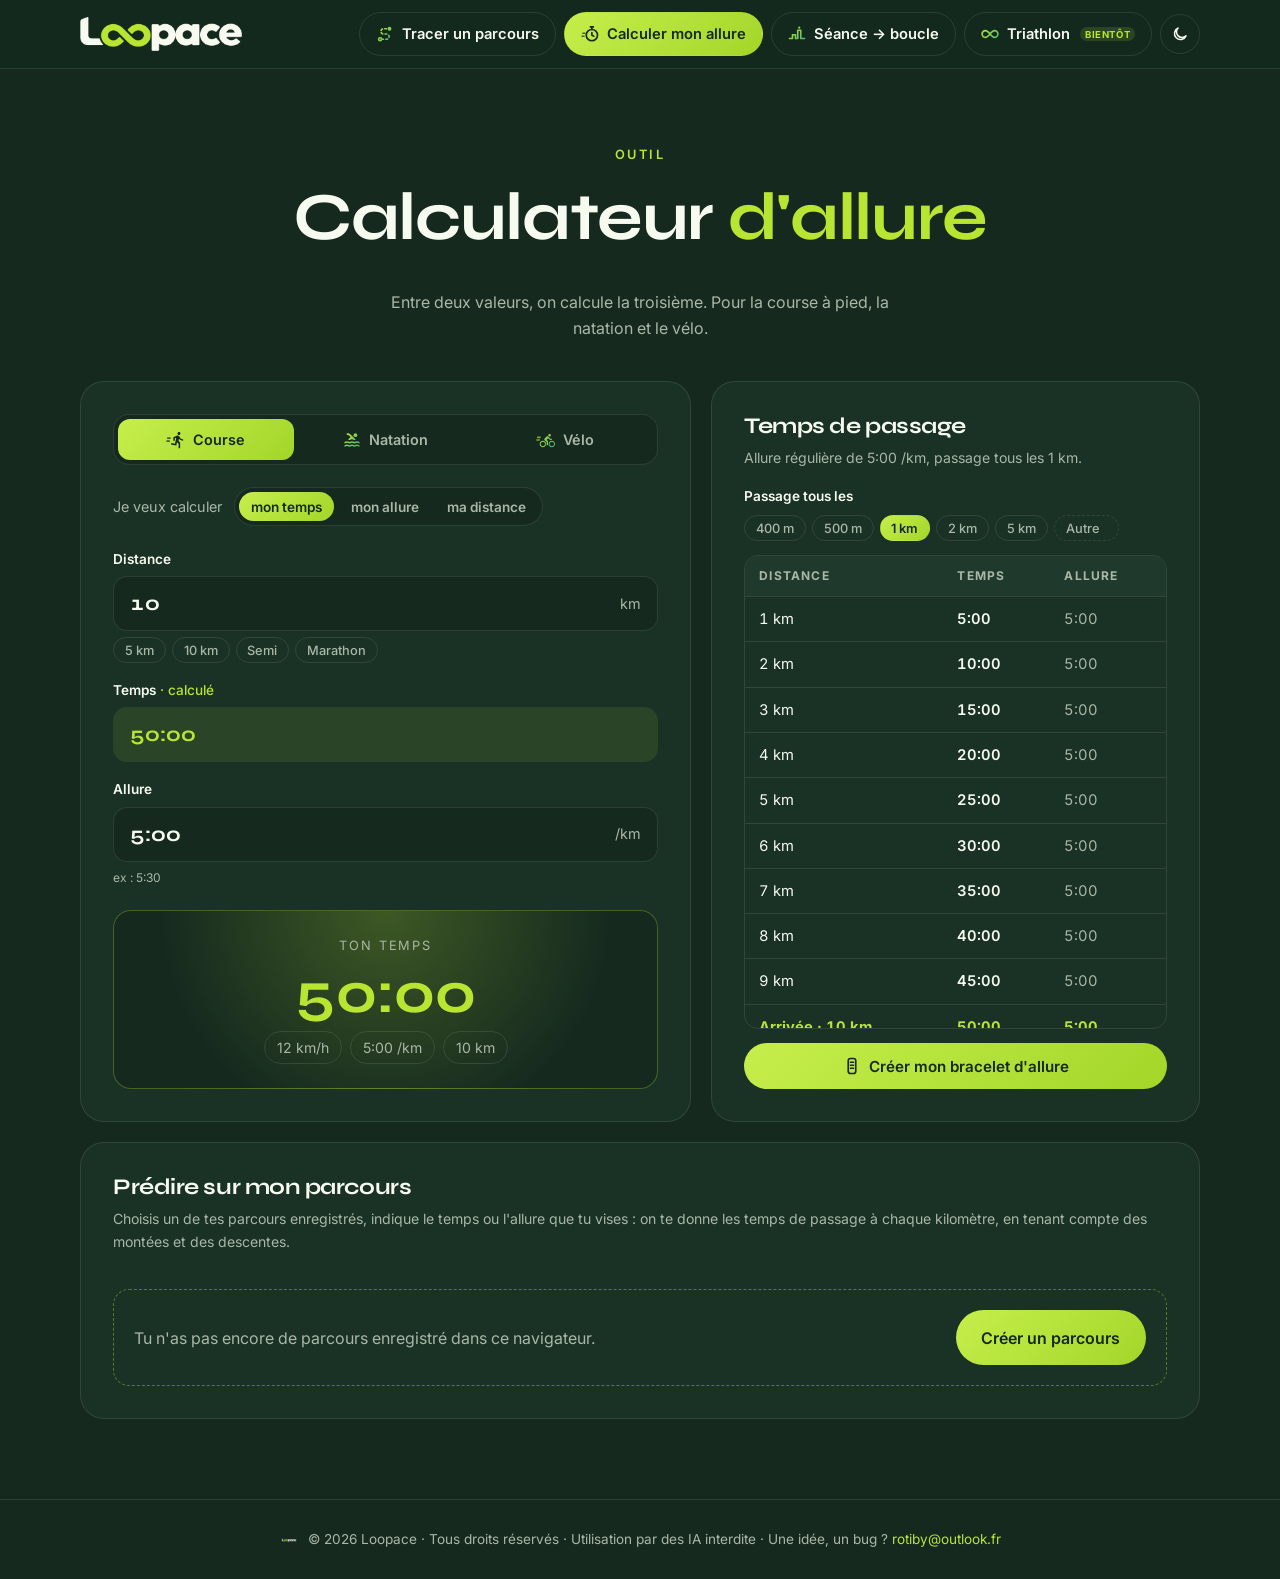
==== commit 3db51f86: "Fond uni sur tout le site, sans lueur ; textes en couleur unie Co-Authored-By: Claude Opus 5.5 <nore" ====
--- a/allure.html
+++ b/allure.html
@@ -14,11 +14,11 @@
   <link rel="preconnect" href="https://fonts.googleapis.com">
   <link rel="preconnect" href="https://fonts.gstatic.com" crossorigin>
   <link href="https://fonts.googleapis.com/css2?family=Syne:wght@600;700;800&family=Inter:wght@400;500;600&family=Exo+2:ital,wght@1,900&display=swap" rel="stylesheet">
-  <link rel="stylesheet" href="styles.css?v=138">
-  <link rel="stylesheet" href="allure.css?v=130">
+  <link rel="stylesheet" href="styles.css?v=139">
+  <link rel="stylesheet" href="allure.css?v=139">
   <!-- Thème couleurs du logo : supprimer cette ligne pour revenir au rose d'origine -->
-  <link rel="stylesheet" href="theme-logo.css?v=130">
-  <link rel="stylesheet" href="theme-light.css?v=137">
+  <link rel="stylesheet" href="theme-logo.css?v=141">
+  <link rel="stylesheet" href="theme-light.css?v=141">
   <script>try { if (localStorage.getItem("loopace-theme") === "light") document.documentElement.dataset.theme = "light"; } catch (e) {}</script>
 </head>
 <body class="page-tool">
--- a/styles.css
+++ b/styles.css
@@ -124,7 +124,7 @@
 
 /* ===== Sections ===== */
 .section { padding: clamp(80px, 12vw, 140px) 0; position: relative; }
-.section--alt { background: var(--black-2); border-block: 1px solid var(--line); }
+.section--alt { border-block: 1px solid var(--line); } /* même fond que le reste de la page */
 
 
 /* ===== Footer ===== */
--- a/allure.css
+++ b/allure.css
@@ -11,7 +11,7 @@
 }
 .tool-hero::before {
   content: ""; position: absolute; inset: 0; z-index: -1;
-  background: radial-gradient(ellipse at 50% 0%, rgba(var(--accent-rgb), .22), transparent 60%);
+  background: none; /* fond uni, sans lueur */
 }
 .tool-hero h1 { font-size: clamp(2.4rem, 7vw, 4.2rem); letter-spacing: -0.02em; }
 .tool-hero p:last-child { max-width: 520px; margin: 0 auto; }
--- a/theme-logo.css
+++ b/theme-logo.css
@@ -14,7 +14,7 @@
   --pink: #B7E532;                 /* citron vert : accent principal */
   --lilac: #4cb873;                /* vert moyen : second accent (efforts faciles, vélo…) */
   --grad: linear-gradient(135deg, #c6ee4c 0%, #a3d629 100%);
-  --grad-text: linear-gradient(135deg, #c6ee4c 0%, #9fdc3a 100%);
+  --grad-text: linear-gradient(var(--pink), var(--pink)); /* texte en couleur unie (pas de dégradé) */
   --accent-rgb: 183, 229, 50;
   --accent2-rgb: 76, 184, 115;
   --on-accent: #15291F;            /* texte vert sombre sur le citron */
--- a/theme-light.css
+++ b/theme-light.css
@@ -15,7 +15,7 @@
   --pink: #4d7c0f;                 /* citron assombri : lisible en texte sur fond clair */
   --lilac: #1f8a4c;
   --grad: linear-gradient(135deg, #c6ee4c 0%, #a3d629 100%);  /* boutons : citron, texte vert sombre */
-  --grad-text: linear-gradient(135deg, #5a8f0e 0%, #2f7a3a 100%);
+  --grad-text: linear-gradient(var(--pink), var(--pink)); /* texte en couleur unie (pas de dégradé) */
   --accent-rgb: 77, 124, 15;
   --accent2-rgb: 31, 138, 76;
   --on-accent: #15291F;
@@ -69,12 +69,6 @@
 [data-theme="light"] .tri-block { --c-t: #9aa69c; }
 
 /* ----- Accueil ----- */
-[data-theme="light"] .h-hero__bg {
-  background:
-    radial-gradient(circle at 75% 40%, rgba(var(--accent-rgb), .18), transparent 45%),
-    radial-gradient(circle at 10% 90%, rgba(var(--accent2-rgb), .1), transparent 40%),
-    linear-gradient(90deg, var(--black) 20%, rgba(247, 250, 239, .6) 60%, rgba(247, 250, 239, .85));
-}
 [data-theme="light"] .h-mock__window { border-color: var(--line); box-shadow: 0 40px 80px -20px rgba(21, 41, 31, .25), 0 0 0 1px rgba(var(--accent-rgb), .08); }
 [data-theme="light"] .h-mock__bar span { background: #cfd8c4; }
 [data-theme="light"] .h-mock__map { background: radial-gradient(circle at 60% 40%, rgba(var(--accent-rgb), .08), transparent 60%), #e9efdd; }
@@ -87,11 +81,6 @@
 [data-theme="light"] .h-band,
 [data-theme="light"] .h-mini-band { border: 1px solid var(--line); }
 [data-theme="light"] .h-mini-video { background: linear-gradient(160deg, rgba(var(--accent-rgb), .55), rgba(21, 41, 31, .85)); border-color: var(--line); }
-[data-theme="light"] .h-final {
-  background:
-    radial-gradient(circle at 50% 0%, rgba(var(--accent-rgb), .16), transparent 60%),
-    #ffffff;
-}
 
 /* ----- Ombres trop lourdes sur fond clair ----- */
 [data-theme="light"] .band-canvas { box-shadow: 0 8px 24px rgba(21, 41, 31, .18); }
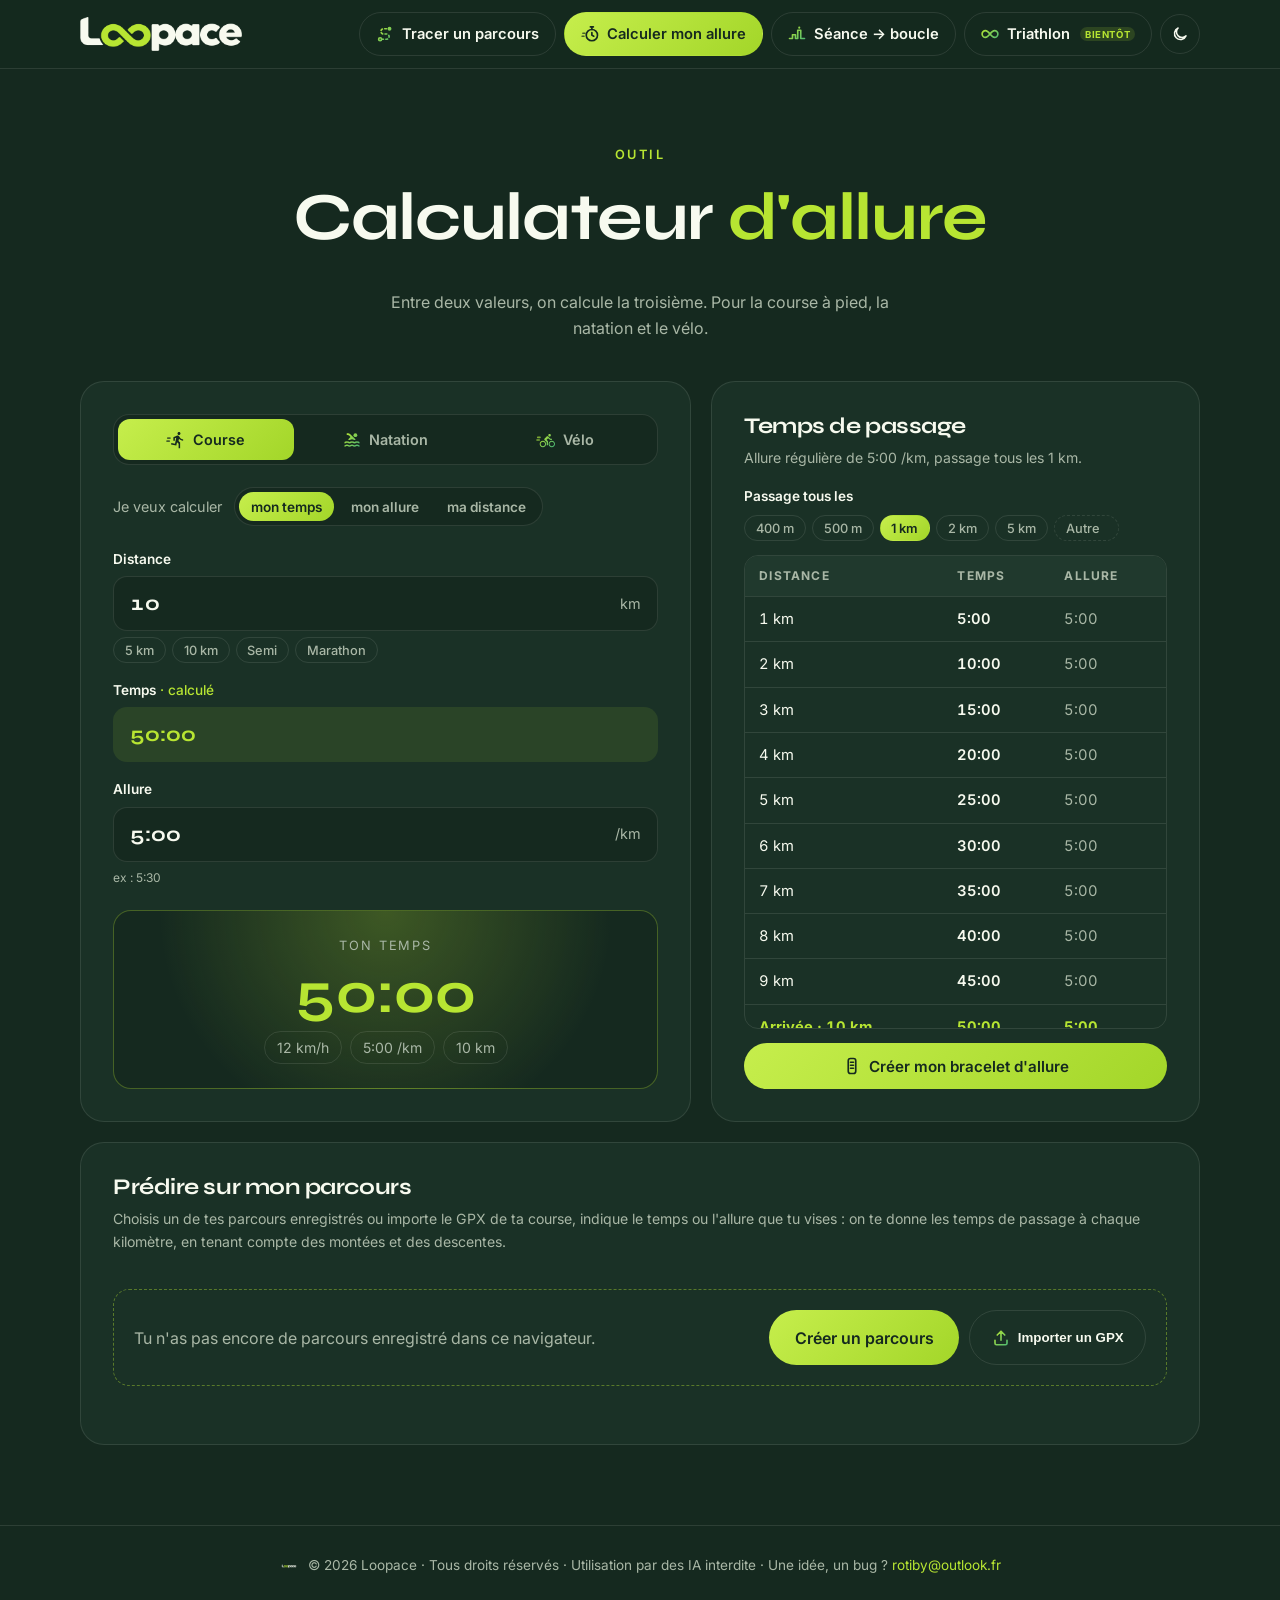
==== commit 80e46dad: "Vignettes de partage, mini-démos de l'accueil, import GPX et séances multi-formats, séance pour la m" ====
--- a/allure.html
+++ b/allure.html
@@ -8,17 +8,29 @@
   <meta name="tdm-reservation" content="1">
   <title>Calculateur d'allure — Loopace</title>
   <meta name="description" content="Calcule ton allure, ton temps ou ta distance en course à pied, natation et vélo. Temps de passage et prédiction sur ton parcours. Gratuit.">
+  <!-- Vignette de partage (WhatsApp, Facebook, X, LinkedIn…) -->
+  <meta property="og:type" content="website">
+  <meta property="og:site_name" content="Loopace">
+  <meta property="og:locale" content="fr_FR">
+  <meta property="og:title" content="Calculateur d'allure — Loopace">
+  <meta property="og:description" content="Calcule ton allure, ton temps ou ta distance en course à pied, natation et vélo. Temps de passage et prédiction sur ton parcours. Gratuit.">
+  <meta property="og:url" content="https://rmartin86580.github.io/loopace/allure.html">
+  <meta property="og:image" content="https://rmartin86580.github.io/loopace/assets/og/allure.png">
+  <meta property="og:image:width" content="1200">
+  <meta property="og:image:height" content="630">
+  <meta property="og:image:alt" content="Calculateur d'allure — Loopace">
+  <meta name="twitter:card" content="summary_large_image">
   <link rel="icon" type="image/png" sizes="32x32" href="assets/loopace-icone-32.png">
   <link rel="icon" type="image/png" sizes="192x192" href="assets/loopace-icone-192.png">
   <link rel="apple-touch-icon" href="assets/loopace-icone-180.png">
   <link rel="preconnect" href="https://fonts.googleapis.com">
   <link rel="preconnect" href="https://fonts.gstatic.com" crossorigin>
   <link href="https://fonts.googleapis.com/css2?family=Syne:wght@600;700;800&family=Inter:wght@400;500;600&family=Exo+2:ital,wght@1,900&display=swap" rel="stylesheet">
-  <link rel="stylesheet" href="styles.css?v=139">
+  <link rel="stylesheet" href="styles.css?v=152">
   <link rel="stylesheet" href="allure.css?v=139">
   <!-- Thème couleurs du logo : supprimer cette ligne pour revenir au rose d'origine -->
-  <link rel="stylesheet" href="theme-logo.css?v=141">
-  <link rel="stylesheet" href="theme-light.css?v=141">
+  <link rel="stylesheet" href="theme-logo.css?v=142">
+  <link rel="stylesheet" href="theme-light.css?v=142">
   <script>try { if (localStorage.getItem("loopace-theme") === "light") document.documentElement.dataset.theme = "light"; } catch (e) {}</script>
 </head>
 <body class="page-tool">
@@ -138,13 +150,20 @@
       <div class="card route-predict">
         <div>
           <h2>Prédire sur mon parcours</h2>
-          <p class="card__hint">Choisis un de tes parcours enregistrés, indique le temps ou l'allure que tu vises : on te donne les temps de passage à chaque kilomètre, en tenant compte des montées et des descentes.</p>
+          <p class="card__hint">Choisis un de tes parcours enregistrés ou importe le GPX de ta course, indique le temps ou l'allure que tu vises : on te donne les temps de passage à chaque kilomètre, en tenant compte des montées et des descentes.</p>
         </div>
 
         <div class="rp-empty" id="rpEmpty" hidden>
           <p id="rpEmptyText">Tu n'as pas encore de parcours enregistré dans ce navigateur.</p>
-          <a class="btn" href="parcours.html">Créer un parcours</a>
-        </div>
+          <div class="rp-empty__actions">
+            <a class="btn" href="parcours.html">Créer un parcours</a>
+            <button type="button" class="btn btn--ghost route-import__btn js-route-import">
+              <svg class="ico" viewBox="0 0 24 24" fill="none" stroke="url(#lpGrad)" stroke-width="2.2" stroke-linecap="round" stroke-linejoin="round" aria-hidden="true"><path d="M12 15V3M7 8l5-5 5 5"/><path d="M4 15v4a2 2 0 0 0 2 2h12a2 2 0 0 0 2-2v-4"/></svg>
+              Importer un GPX
+            </button>
+          </div>
+        </div>
+        <p class="route-import__msg" id="rpImportMsg" role="status" hidden></p>
 
         <div class="rp-body" id="rpBody">
           <div class="rp-inputs">
@@ -153,6 +172,7 @@
               <div class="field__input field__input--select">
                 <select id="rpRoute"></select>
               </div>
+              <button type="button" class="route-import__link js-route-import">ou importe le GPX de ta course</button>
             </div>
             <div class="field">
               <span class="field__label">Mon objectif</span>
@@ -225,7 +245,7 @@
           <p>Une bande de <span id="bandSize"></span> à découper et scotcher au poignet ou à l'avant-bras. Imprime à <strong>100 %</strong> (taille réelle).</p>
           <div class="band-option__actions">
             <button class="btn" id="bandPrint">Imprimer</button>
-            <button class="btn btn--ghost" id="bandDownload">Télécharger (PNG)</button>
+            <button class="btn btn--ghost" id="bandDownload">Télécharger l'image</button>
           </div>
         </div>
       </section>
@@ -235,7 +255,7 @@
           <h3>Fond d'écran</h3>
           <p>Mets-le en fond d'écran de verrouillage : tes passages en un coup d'œil pendant la course. ▲ montée, ▼ descente.</p>
           <div class="band-option__actions">
-            <button class="btn" id="wallDownload">Télécharger (PNG)</button>
+            <button class="btn" id="wallDownload">Télécharger l'image</button>
           </div>
         </div>
       </section>
@@ -247,8 +267,10 @@
     <span>© <span id="year"></span> Loopace · Tous droits réservés · Utilisation par des IA interdite · Une idée, un bug&nbsp;? <a href="mailto:rotiby@outlook.fr">rotiby@outlook.fr</a></span>
   </footer>
 
-  <script src="script.js?v=130"></script>
-  <script src="allure.js?v=130"></script>
+  <script src="script.js?v=152"></script>
+  <script src="fit.js?v=150"></script>
+  <script src="route-file.js?v=151"></script>
+  <script src="allure.js?v=152"></script>
   <script src="band.js?v=130"></script>
 </body>
 </html>
--- a/styles.css
+++ b/styles.css
@@ -222,3 +222,56 @@
 @media (max-width: 370px) {
   .nav .logo { font-size: 1.05rem; }
 }
+
+/* ===== Importer un parcours (GPX, TCX, FIT) : Parcours, Allure, Triathlon ===== */
+.route-import { display: flex; flex-wrap: wrap; align-items: center; gap: 6px 12px; font-size: .82rem; color: var(--muted); }
+.route-import__btn { display: inline-flex; align-items: center; gap: 8px; cursor: pointer; }
+.route-import .route-import__btn { padding: .55em 1em; font: 600 .85rem var(--font-body); border: 1px solid var(--line); }
+.route-import__btn .ico { width: 18px; height: 18px; }
+.route-import__link { display: inline-block; margin-top: 6px; padding: 0; border: 0; background: none; font: 600 .8rem var(--font-body); color: var(--pink); cursor: pointer; text-decoration: underline; text-underline-offset: 3px; }
+.route-import__link:hover { text-decoration-thickness: 2px; }
+.route-import__msg { display: block; margin: 6px 0 0; font-size: .82rem; color: var(--muted); }
+.route-import__msg.is-error { color: #ff8a8a; }
+[data-theme="light"] .route-import__msg.is-error { color: var(--error); }
+.rp-empty__actions { display: flex; flex-wrap: wrap; gap: 10px; justify-content: center; }
+
+/* ===== Fenêtre d'import : glisser-déposer ou parcourir (openImportDialog, script.js) ===== */
+.import-dialog {
+  width: min(560px, 100% - 32px);
+  max-height: calc(100dvh - 32px);
+  padding: 0;
+  border: 1px solid var(--line);
+  border-radius: 24px;
+  background: var(--black-2);
+  color: var(--text);
+  overflow: auto;
+}
+.import-dialog::backdrop { background: rgba(0, 0, 0, .75); backdrop-filter: blur(6px); }
+.import-dialog__body { display: grid; gap: 16px; padding: clamp(18px, 3vw, 28px); }
+.import-dialog__head { display: flex; justify-content: space-between; align-items: center; gap: 16px; }
+.import-dialog__head h2 { margin: 0; font-size: clamp(1.25rem, 3vw, 1.5rem); }
+.import-dialog__close { flex: none; width: 36px; height: 36px; border-radius: 50%; border: 1px solid var(--line); background: transparent; color: var(--text); cursor: pointer; font-size: .9rem; }
+.import-dialog__close:hover { border-color: var(--pink); color: var(--pink); }
+.import-dialog__intro { margin: 0; color: var(--muted); font-size: .95rem; }
+.import-drop {
+  display: grid; justify-items: center; gap: 8px;
+  padding: 30px 20px;
+  border: 2px dashed rgba(var(--accent-rgb), .45);
+  border-radius: 18px;
+  background: rgba(var(--accent-rgb), .04);
+  text-align: center;
+  cursor: pointer;
+  transition: border-color .2s, background .2s;
+}
+.import-drop:hover, .import-drop.is-over { border-color: var(--pink); background: rgba(var(--accent-rgb), .1); }
+.import-drop.is-busy { opacity: .6; pointer-events: none; }
+.import-drop__ico { width: 40px; height: 40px; }
+.import-drop strong { font-size: 1.05rem; }
+.import-drop > span:not(.btn) { font-size: .82rem; color: var(--muted); }
+.import-drop small { font-size: .82rem; color: var(--muted); }
+.import-drop__btn { border: 0; font: 600 .9rem var(--font-body); padding: .7em 1.3em; }
+.import-drop:focus-within { outline: 2px solid var(--pink); outline-offset: 3px; }
+.import-dialog__help { margin: 0; padding-left: 1.1em; display: grid; gap: 6px; font-size: .88rem; color: var(--muted); }
+.import-dialog__msg { margin: 0; padding: 10px 14px; border-radius: 12px; background: rgba(var(--accent-rgb), .08); font-size: .88rem; }
+.import-dialog__msg.is-error { background: rgba(255, 90, 90, .1); color: #ff8a8a; }
+[data-theme="light"] .import-dialog__msg.is-error { color: var(--error); }
--- a/theme-logo.css
+++ b/theme-logo.css
@@ -19,4 +19,9 @@
   --accent2-rgb: 76, 184, 115;
   --on-accent: #15291F;            /* texte vert sombre sur le citron */
   --se-warm: #6f8a78;              /* échauffement : vert grisé */
+  /* Tracés sur la carte (fond « Sombre ») : vert clair */
+  --map-route: #B7E532;
+  --map-hard: #B7E532;
+  --map-easy: #4cb873;
+  --map-warm: #8fa596;
 }
--- a/theme-light.css
+++ b/theme-light.css
@@ -20,6 +20,11 @@
   --accent2-rgb: 31, 138, 76;
   --on-accent: #15291F;
   --se-warm: #97a99b;
+  /* Tracés sur la carte (fond « Plan ») : vert foncé, sinon on ne les voit pas */
+  --map-route: #15291F;
+  --map-hard: #15291F;
+  --map-easy: #4d7c0f;
+  --map-warm: #7d8f83;
   --up: #c2410c;                   /* montée */
   --down: #0f766e;                 /* descente */
   --error: #c62828;
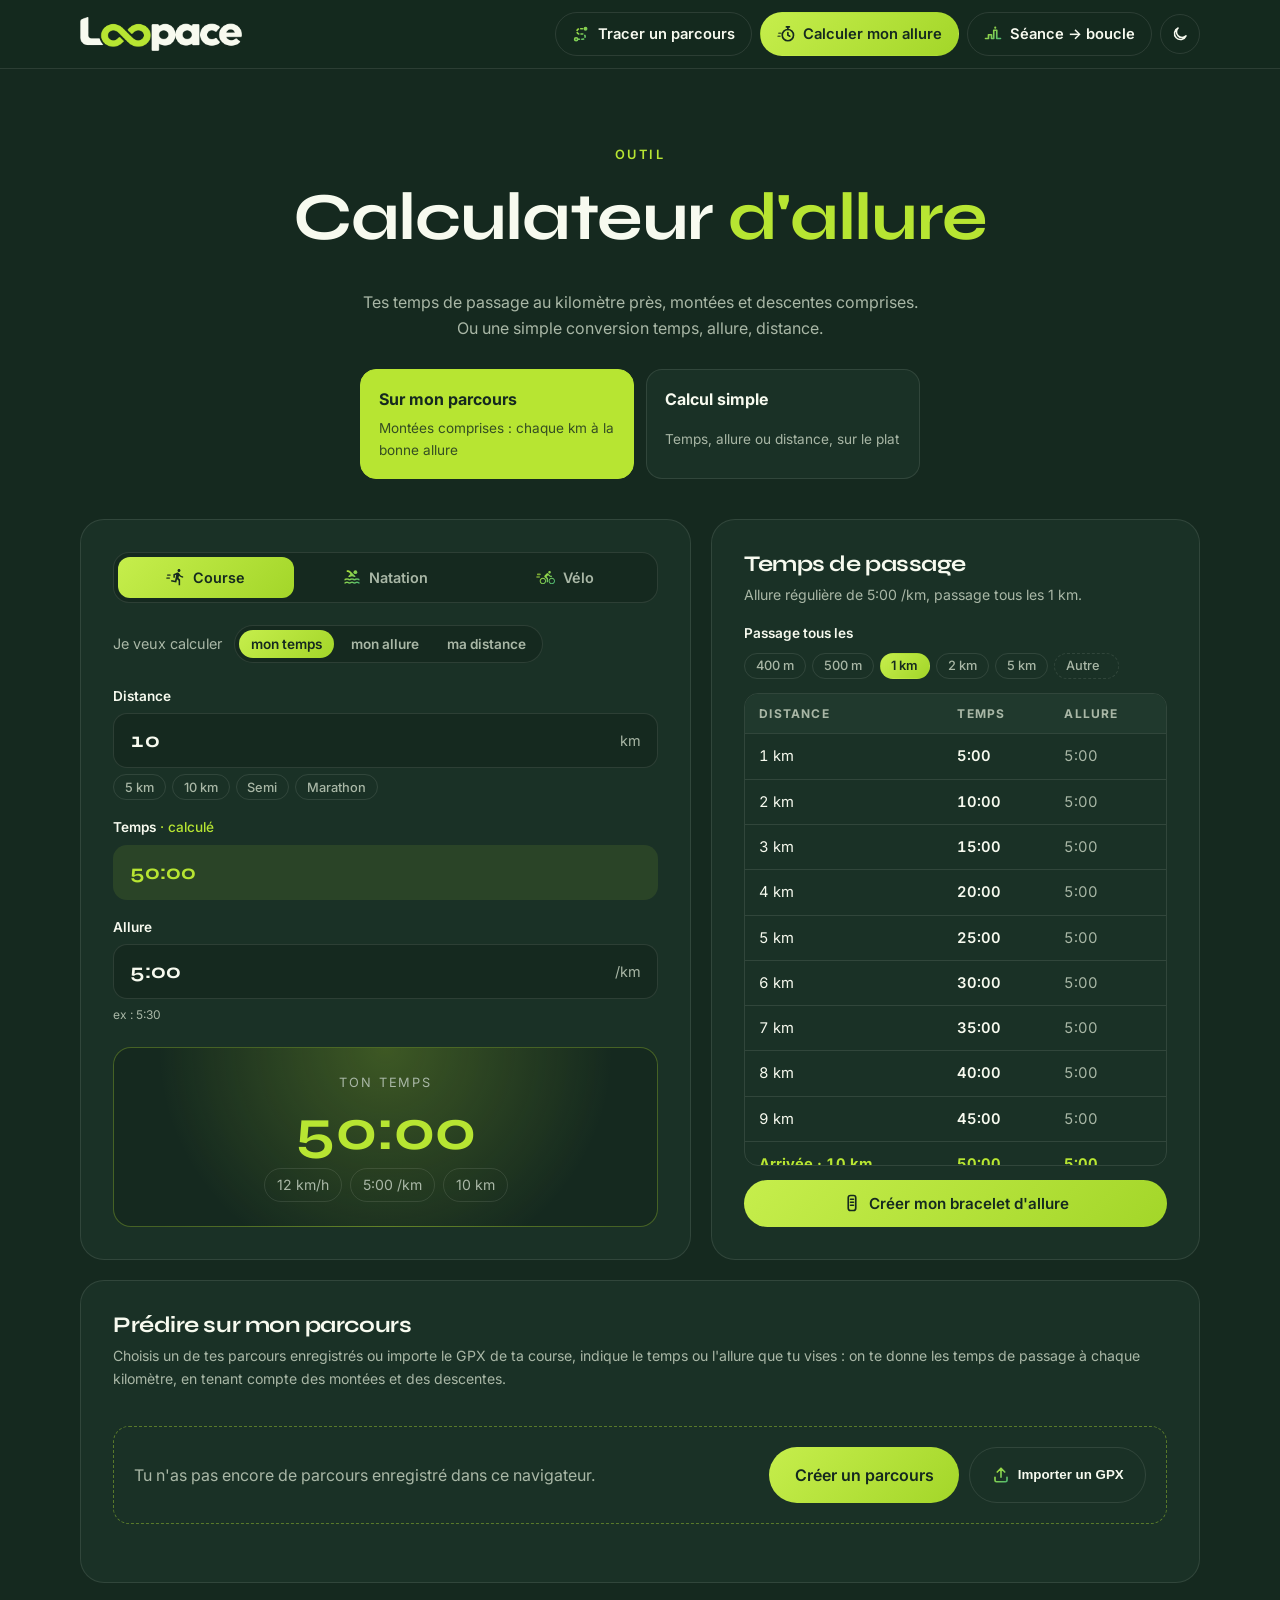
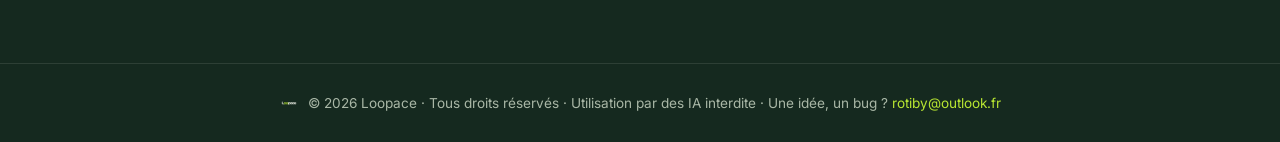
==== commit a6e78c8c: "Triathlon masqué (lien visible seulement après le mot de passe), Allure : choix « Sur mon parcours »" ====
--- a/allure.html
+++ b/allure.html
@@ -26,8 +26,8 @@
   <link rel="preconnect" href="https://fonts.googleapis.com">
   <link rel="preconnect" href="https://fonts.gstatic.com" crossorigin>
   <link href="https://fonts.googleapis.com/css2?family=Syne:wght@600;700;800&family=Inter:wght@400;500;600&family=Exo+2:ital,wght@1,900&display=swap" rel="stylesheet">
-  <link rel="stylesheet" href="styles.css?v=152">
-  <link rel="stylesheet" href="allure.css?v=139">
+  <link rel="stylesheet" href="styles.css?v=154">
+  <link rel="stylesheet" href="allure.css?v=140">
   <!-- Thème couleurs du logo : supprimer cette ligne pour revenir au rose d'origine -->
   <link rel="stylesheet" href="theme-logo.css?v=142">
   <link rel="stylesheet" href="theme-light.css?v=142">
@@ -44,7 +44,7 @@
       <a href="parcours.html" title="Tracer un parcours" class="nav__link"><svg class="ico" viewBox="0 0 24 24" fill="none" stroke="url(#lpGrad)" stroke-width="2.2" stroke-linecap="round" stroke-linejoin="round" aria-hidden="true"><path d="M7.5 19H14a3.5 3.5 0 0 0 0-7h-4a3.5 3.5 0 0 1 0-7h5.5" stroke-dasharray="2.4 3.2"/><circle cx="5.5" cy="19" r="2"/><circle cx="18" cy="5" r="2.6" class="ico-dot" fill="url(#lpGrad)" stroke="none"/></svg><span class="nav__full">Tracer un parcours</span><span class="nav__short">Parcours</span></a>
       <a href="allure.html" title="Calculer mon allure" class="nav__link is-active" aria-current="page"><svg class="ico" viewBox="0 0 24 24" fill="none" stroke="url(#lpGrad)" stroke-width="2.2" stroke-linecap="round" stroke-linejoin="round" aria-hidden="true"><g transform="translate(1.5 0)"><circle cx="13" cy="13.5" r="7.5"/><path d="M13 10v3.5l2.5 1.5M11 2.5h4M13 2.5V6"/><path d="M1 11h2.5M0 15h2.5" opacity=".7"/></g></svg><span class="nav__full">Calculer mon allure</span><span class="nav__short">Allure</span></a>
       <a href="seance.html" title="Séance → boucle" class="nav__link"><svg class="ico" viewBox="0 0 24 24" fill="none" stroke="url(#lpGrad)" stroke-width="2.2" stroke-linecap="round" stroke-linejoin="round" aria-hidden="true"><path d="M2 18h4v-5h4v5h3V7h4v11h5"/><circle cx="15" cy="3.5" r="1.4" class="ico-dot" fill="url(#lpGrad)" stroke="none"/></svg><span class="nav__full">Séance → boucle</span><span class="nav__short">Séance</span></a>
-      <a href="triathlon.html" title="Planificateur triathlon (bientôt)" class="nav__link"><svg class="ico" viewBox="0 0 24 24" fill="none" stroke="url(#lpGrad)" stroke-width="2.2" stroke-linecap="round" stroke-linejoin="round" aria-hidden="true"><path d="M12 12c-2.2-2.8-3.8-4.5-6-4.5a4.5 4.5 0 0 0 0 9c2.2 0 3.8-1.7 6-4.5zm0 0c2.2 2.8 3.8 4.5 6 4.5a4.5 4.5 0 0 0 0-9c-2.2 0-3.8 1.7-6 4.5z"/></svg><span class="nav__full">Triathlon</span><span class="nav__short">Tri</span><em class="nav__soon">Bientôt</em></a>
+      <a href="triathlon.html" title="Planificateur triathlon (bientôt)" class="nav__link" data-tri hidden><svg class="ico" viewBox="0 0 24 24" fill="none" stroke="url(#lpGrad)" stroke-width="2.2" stroke-linecap="round" stroke-linejoin="round" aria-hidden="true"><path d="M12 12c-2.2-2.8-3.8-4.5-6-4.5a4.5 4.5 0 0 0 0 9c2.2 0 3.8-1.7 6-4.5zm0 0c2.2 2.8 3.8 4.5 6 4.5a4.5 4.5 0 0 0 0-9c-2.2 0-3.8 1.7-6 4.5z"/></svg><span class="nav__full">Triathlon</span><span class="nav__short">Tri</span><em class="nav__soon">Bientôt</em></a>
     </nav>
   </header>
 
@@ -53,11 +53,21 @@
       <div class="container">
         <p class="eyebrow">Outil</p>
         <h1>Calculateur <span class="grad">d'allure</span></h1>
-        <p>Entre deux valeurs, on calcule la troisième. Pour la course à pied, la natation et le vélo.</p>
+        <p>Tes temps de passage au kilomètre près, montées et descentes comprises. Ou une simple conversion temps, allure, distance.</p>
+        <div class="tool-choice">
+          <a class="tool-choice__item tool-choice__item--main" href="#routeSection">
+            <strong>Sur mon parcours</strong>
+            <span>Montées comprises : chaque km à la bonne allure</span>
+          </a>
+          <a class="tool-choice__item" href="#calcSection">
+            <strong>Calcul simple</strong>
+            <span>Temps, allure ou distance, sur le plat</span>
+          </a>
+        </div>
       </div>
     </section>
 
-    <section class="container tool-grid">
+    <section class="container tool-grid" id="calcSection">
       <!-- Calculateur -->
       <div class="card calc">
         <div class="seg seg--sport" role="group" aria-label="Sport">
@@ -267,10 +277,10 @@
     <span>© <span id="year"></span> Loopace · Tous droits réservés · Utilisation par des IA interdite · Une idée, un bug&nbsp;? <a href="mailto:rotiby@outlook.fr">rotiby@outlook.fr</a></span>
   </footer>
 
-  <script src="script.js?v=152"></script>
+  <script src="script.js?v=154"></script>
   <script src="fit.js?v=150"></script>
   <script src="route-file.js?v=151"></script>
-  <script src="allure.js?v=152"></script>
+  <script src="allure.js?v=153"></script>
   <script src="band.js?v=130"></script>
 </body>
 </html>
--- a/styles.css
+++ b/styles.css
@@ -232,7 +232,7 @@
 .route-import__link:hover { text-decoration-thickness: 2px; }
 .route-import__msg { display: block; margin: 6px 0 0; font-size: .82rem; color: var(--muted); }
 .route-import__msg.is-error { color: #ff8a8a; }
-[data-theme="light"] .route-import__msg.is-error { color: var(--error); }
+[data-theme="light"] .route-import__msg.is-error { color: var(--error, #c62828); }
 .rp-empty__actions { display: flex; flex-wrap: wrap; gap: 10px; justify-content: center; }
 
 /* ===== Fenêtre d'import : glisser-déposer ou parcourir (openImportDialog, script.js) ===== */
@@ -274,4 +274,15 @@
 .import-dialog__help { margin: 0; padding-left: 1.1em; display: grid; gap: 6px; font-size: .88rem; color: var(--muted); }
 .import-dialog__msg { margin: 0; padding: 10px 14px; border-radius: 12px; background: rgba(var(--accent-rgb), .08); font-size: .88rem; }
 .import-dialog__msg.is-error { background: rgba(255, 90, 90, .1); color: #ff8a8a; }
-[data-theme="light"] .import-dialog__msg.is-error { color: var(--error); }
+[data-theme="light"] .import-dialog__msg.is-error { color: var(--error, #c62828); }
+
+/* Bandeau : enregistrement bloqué par le navigateur */
+.storage-warn { position: fixed; z-index: 60; left: 16px; right: 16px; bottom: 16px; max-width: 760px; margin: 0 auto; display: flex; gap: 12px; align-items: flex-start; padding: 14px 16px; border-radius: 14px; background: var(--black-2); border: 1px solid #ff8a8a; box-shadow: 0 10px 30px rgba(0, 0, 0, .35); }
+.storage-warn p { margin: 0; font-size: .9rem; color: var(--text); }
+.storage-warn strong { color: #ff8a8a; }
+.storage-warn__close { flex: none; width: 32px; height: 32px; border: 0; border-radius: 50%; background: transparent; color: var(--text); font-size: 1.4rem; line-height: 1; cursor: pointer; }
+.storage-warn__close:hover { background: rgba(var(--accent-rgb), .12); }
+[data-theme="light"] .storage-warn { border-color: var(--error, #c62828); }
+[data-theme="light"] .storage-warn strong { color: var(--error, #c62828); }
+
+.nav__link[hidden] { display: none; }
--- a/allure.css
+++ b/allure.css
@@ -299,3 +299,15 @@
 
 /* Arrivée depuis l'outil Parcours : le titre ne passe pas sous la barre de menu */
 #routeSection { scroll-margin-top: 72px; }
+
+/* Choix en haut de page : sur un parcours (le point fort) ou calcul simple */
+.tool-hero p:has(+ .tool-choice) { max-width: 560px; margin: 0 auto; }
+.tool-choice { display: grid; grid-template-columns: repeat(2, minmax(0, 1fr)); gap: 12px; max-width: 560px; margin: 28px auto 0; }
+.tool-choice__item { display: grid; gap: 4px; padding: 16px 18px; border-radius: 16px; border: 1px solid var(--line); background: var(--black-2); color: var(--text); text-align: left; text-decoration: none; transition: border-color .2s, transform .2s; }
+.tool-choice__item:hover { border-color: var(--pink); transform: translateY(-2px); }
+.tool-choice__item strong { font-size: 1rem; }
+.tool-choice__item span { font-size: .85rem; color: var(--muted); }
+.tool-choice__item--main { background: var(--pink); border-color: var(--pink); color: var(--on-accent); }
+.tool-choice__item--main span { color: var(--on-accent); opacity: .8; }
+#calcSection, #routeSection { scroll-margin-top: 84px; }
+@media (max-width: 480px) { .tool-choice { grid-template-columns: 1fr; } }
